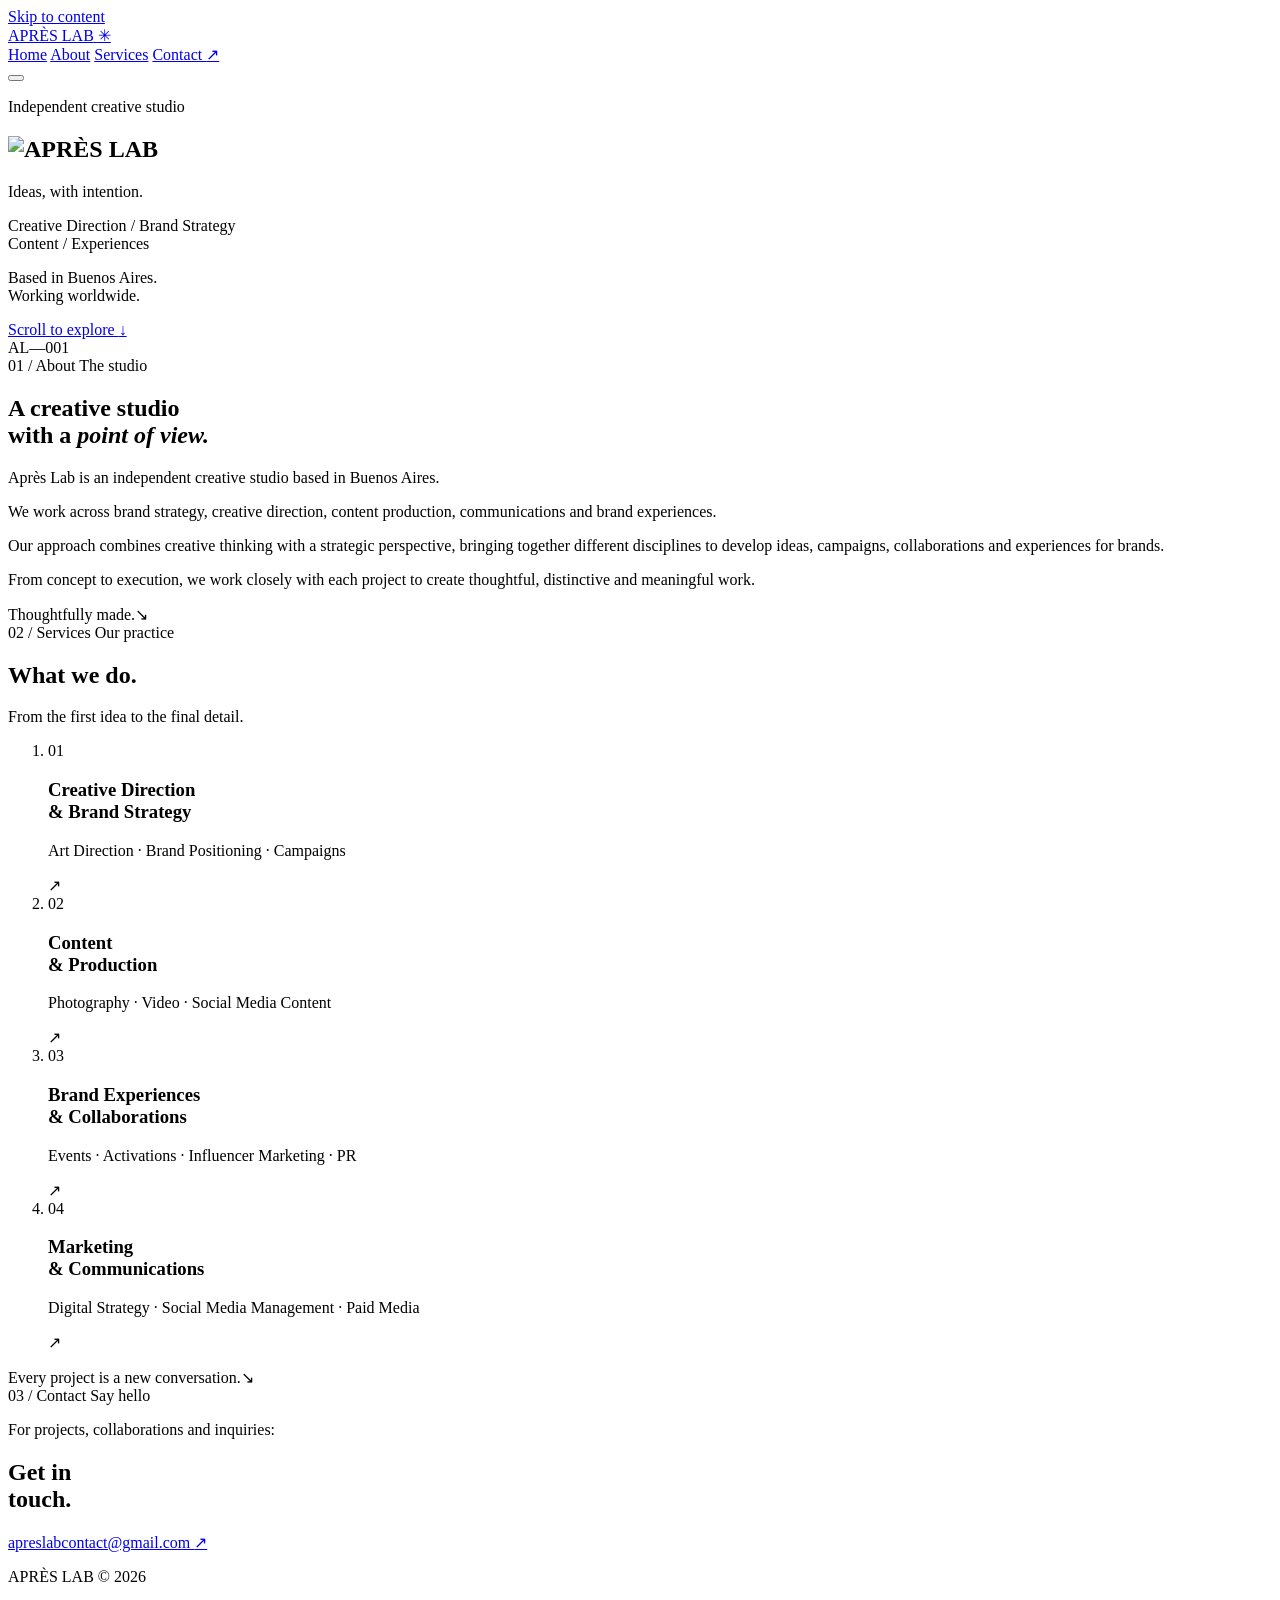
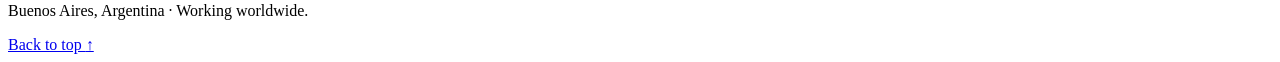
==== index.html @ d238a81b "Publish APRÈS LAB website" ====
<!doctype html>
<html lang="en">
<head>
  <meta charset="utf-8" />
  <meta name="viewport" content="width=device-width, initial-scale=1" />
  <meta name="theme-color" content="#F6F4A0" />
  <meta name="description" content="Après Lab is an independent creative studio based in Buenos Aires. Creative direction, brand strategy, content and experiences. Working worldwide." />
  <meta property="og:type" content="website" />
  <meta property="og:title" content="APRÈS LAB — Independent Creative Studio" />
  <meta property="og:description" content="Creative Direction / Brand Strategy / Content / Experiences. Based in Buenos Aires. Working worldwide." />
  <meta property="og:site_name" content="APRÈS LAB" />
  <meta name="color-scheme" content="light" />
  <title>APRÈS LAB — Independent Creative Studio</title>
  <link rel="icon" href="./assets/apres-lab-logo.svg" type="image/svg+xml" />
  <link rel="preconnect" href="https://fonts.googleapis.com" />
  <link rel="preconnect" href="https://fonts.gstatic.com" crossorigin />
  <link href="https://fonts.googleapis.com/css2?family=Archivo:wght@400;450;500;550;600;650;700&display=swap" rel="stylesheet" />
  <link rel="stylesheet" href="./styles.css" />
  <script defer src="./script.js"></script>
</head>
<body>
  <a class="skip-link" href="#about">Skip to content</a>
  <div class="page">
    <section id="home" class="hero" aria-labelledby="hero-heading">
      <header class="site-header">
        <a class="wordmark" href="#home" aria-label="APRÈS LAB — Back to top">
          <span class="wordmark__text">APRÈS LAB</span>
          <span class="wordmark__symbol" aria-hidden="true">✳</span>
        </a>
        <nav class="desktop-nav" aria-label="Main navigation">
          <a href="#home" aria-current="page">Home</a>
          <a href="#about">About</a>
          <a href="#services">Services</a>
          <a href="#contact">Contact <span aria-hidden="true">↗</span></a>
        </nav>
        <button class="menu-toggle" type="button" aria-controls="mobile-nav" aria-expanded="false" aria-label="Open navigation">
          <span></span><span></span>
        </button>
        <nav class="mobile-nav" id="mobile-nav" aria-label="Mobile navigation" hidden>
          <a href="#home">Home</a>
          <a href="#about">About</a>
          <a href="#services">Services</a>
          <a href="#contact">Contact <span aria-hidden="true">↗</span></a>
        </nav>
      </header>

      <div class="hero__middle">
        <p class="hero__eyebrow">Independent creative studio</p>
        <h1 id="hero-heading" class="hero__logo">
          <img src="./assets/apres-lab-logo.svg" width="670" height="495" alt="APRÈS LAB" fetchpriority="high" />
        </h1>
        <p class="hero__note">Ideas, with intention.</p>
      </div>

      <div class="hero__bottom">
        <p>Creative Direction <span>/</span> Brand Strategy<br />Content <span>/</span> Experiences</p>
        <p>Based in Buenos Aires.<br />Working worldwide.</p>
        <a class="hero__scroll" href="#about" aria-label="Scroll to About">Scroll to explore <span aria-hidden="true">↓</span></a>
      </div>
      <span class="hero__edge-number" aria-hidden="true">AL—001</span>
    </section>

    <main>
      <section class="about section-pad" id="about" aria-labelledby="about-title">
        <div class="section-heading">
          <span class="section-index">01 / About</span>
          <span class="section-aside">The studio</span>
        </div>
        <div class="about__grid">
          <h2 class="about__statement" id="about-title">A creative studio<br />with a <em>point of view.</em></h2>
          <div class="about__copy">
            <p class="about__lead">Après Lab is an independent creative studio based in Buenos Aires.</p>
            <p>We work across brand strategy, creative direction, content production, communications and brand experiences.</p>
            <p>Our approach combines creative thinking with a strategic perspective, bringing together different disciplines to develop ideas, campaigns, collaborations and experiences for brands.</p>
            <p>From concept to execution, we work closely with each project to create thoughtful, distinctive and meaningful work.</p>
          </div>
        </div>
        <div class="section-end"><span>Thoughtfully made.</span><span aria-hidden="true">↘</span></div>
      </section>

      <section class="services section-pad" id="services" aria-labelledby="services-title">
        <div class="section-heading">
          <span class="section-index">02 / Services</span>
          <span class="section-aside">Our practice</span>
        </div>
        <div class="services__intro">
          <h2 id="services-title">What we do<span class="period">.</span></h2>
          <p>From the first idea to the final detail.</p>
        </div>
        <ol class="services__list">
          <li class="service">
            <span class="service__number">01</span>
            <h3>Creative Direction<br />&amp; Brand Strategy</h3>
            <p>Art Direction <span>·</span> Brand Positioning <span>·</span> Campaigns</p>
            <span class="service__asterisk" aria-hidden="true">↗</span>
          </li>
          <li class="service">
            <span class="service__number">02</span>
            <h3>Content<br />&amp; Production</h3>
            <p>Photography <span>·</span> Video <span>·</span> Social Media Content</p>
            <span class="service__asterisk" aria-hidden="true">↗</span>
          </li>
          <li class="service">
            <span class="service__number">03</span>
            <h3>Brand Experiences<br />&amp; Collaborations</h3>
            <p>Events <span>·</span> Activations <span>·</span> Influencer Marketing <span>·</span> PR</p>
            <span class="service__asterisk" aria-hidden="true">↗</span>
          </li>
          <li class="service">
            <span class="service__number">04</span>
            <h3>Marketing<br />&amp; Communications</h3>
            <p>Digital Strategy <span>·</span> Social Media Management <span>·</span> Paid Media</p>
            <span class="service__asterisk" aria-hidden="true">↗</span>
          </li>
        </ol>
        <div class="section-end"><span>Every project is a new conversation.</span><span aria-hidden="true">↘</span></div>
      </section>

      <section class="contact section-pad" id="contact" aria-labelledby="contact-title">
        <div class="section-heading section-heading--inverse">
          <span class="section-index">03 / Contact</span>
          <span class="section-aside">Say hello</span>
        </div>
        <div class="contact__body">
          <p class="contact__intro">For projects, collaborations and inquiries:</p>
          <h2 id="contact-title">Get in<br /><span>touch.</span></h2>
          <a class="contact__email" href="mailto:apreslabcontact@gmail.com">apreslabcontact@gmail.com <span aria-hidden="true">↗</span></a>
        </div>
        <footer class="footer">
          <p>APRÈS LAB <span>© <span id="year">2026</span></span></p>
          <p>Buenos Aires, Argentina <span class="footer__sep">·</span> Working worldwide.</p>
          <a href="#home">Back to top <span aria-hidden="true">↑</span></a>
        </footer>
      </section>
    </main>
  </div>
</body>
</html>
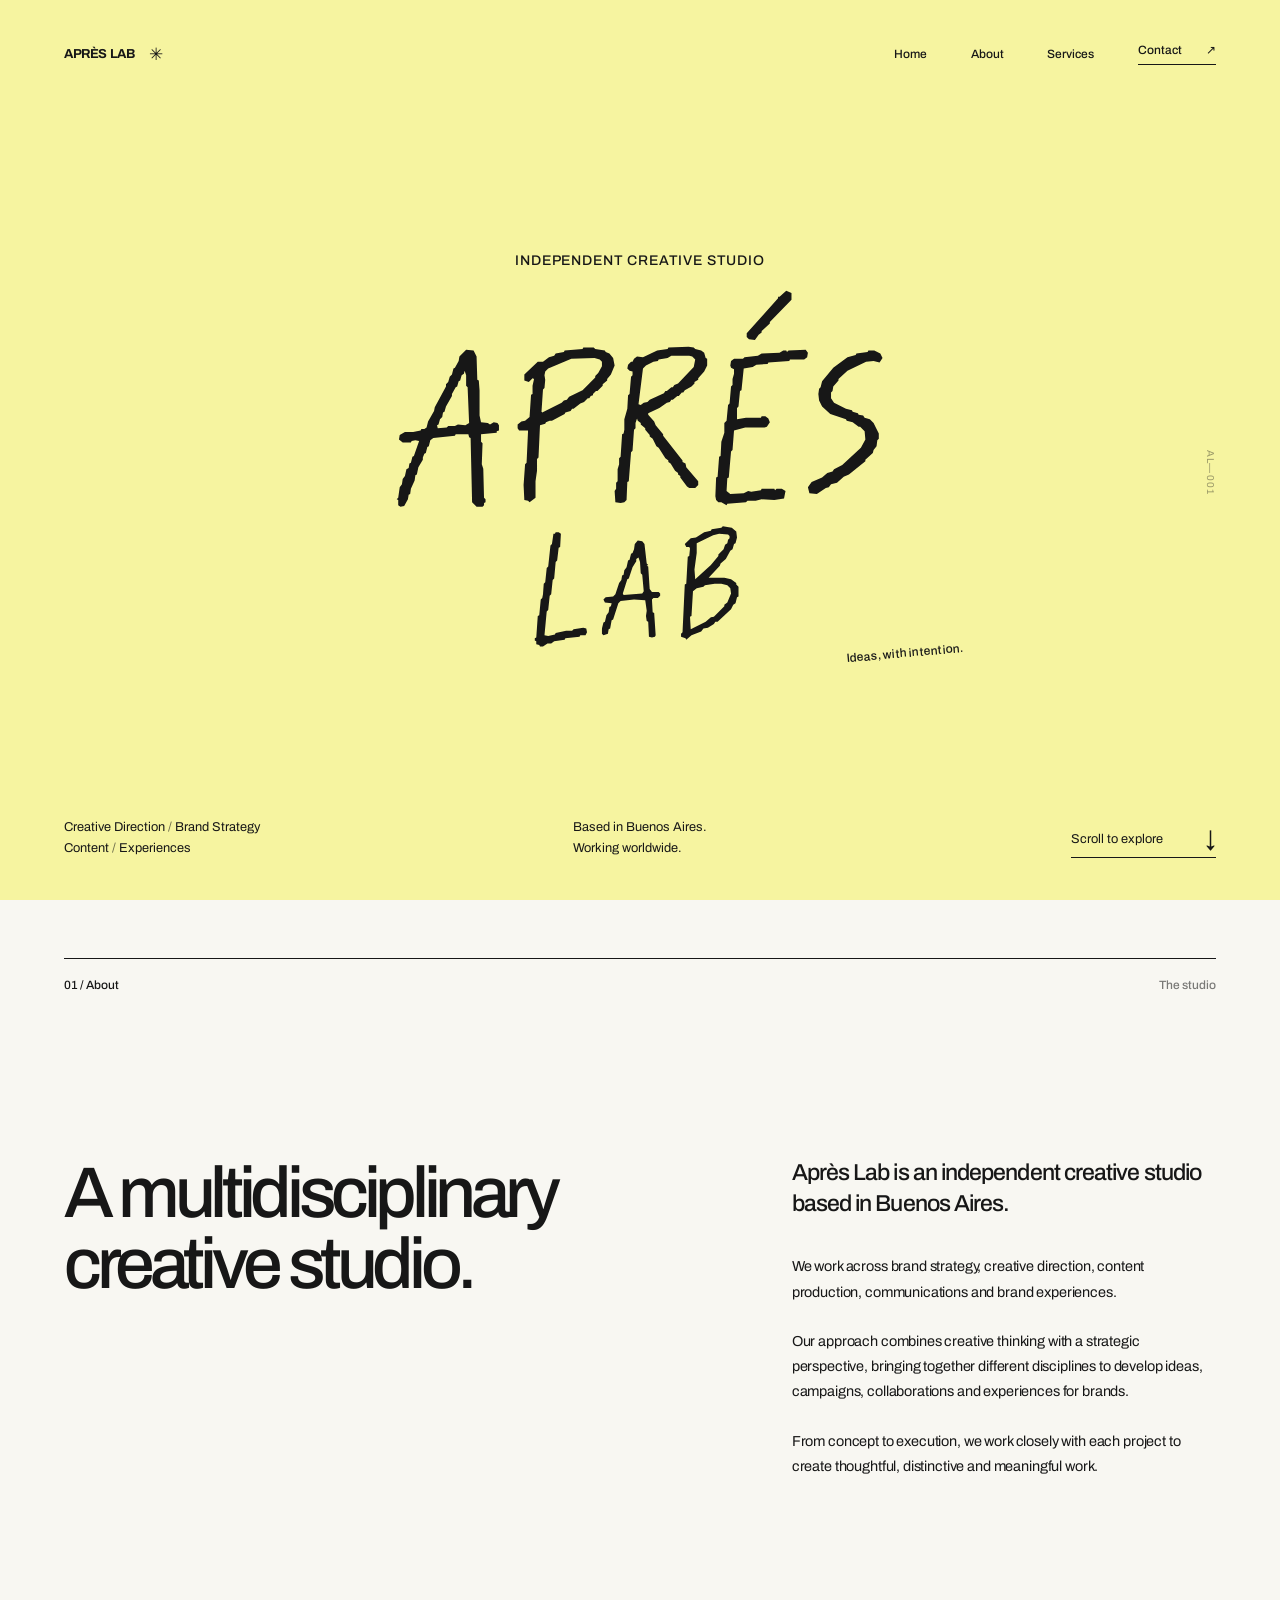
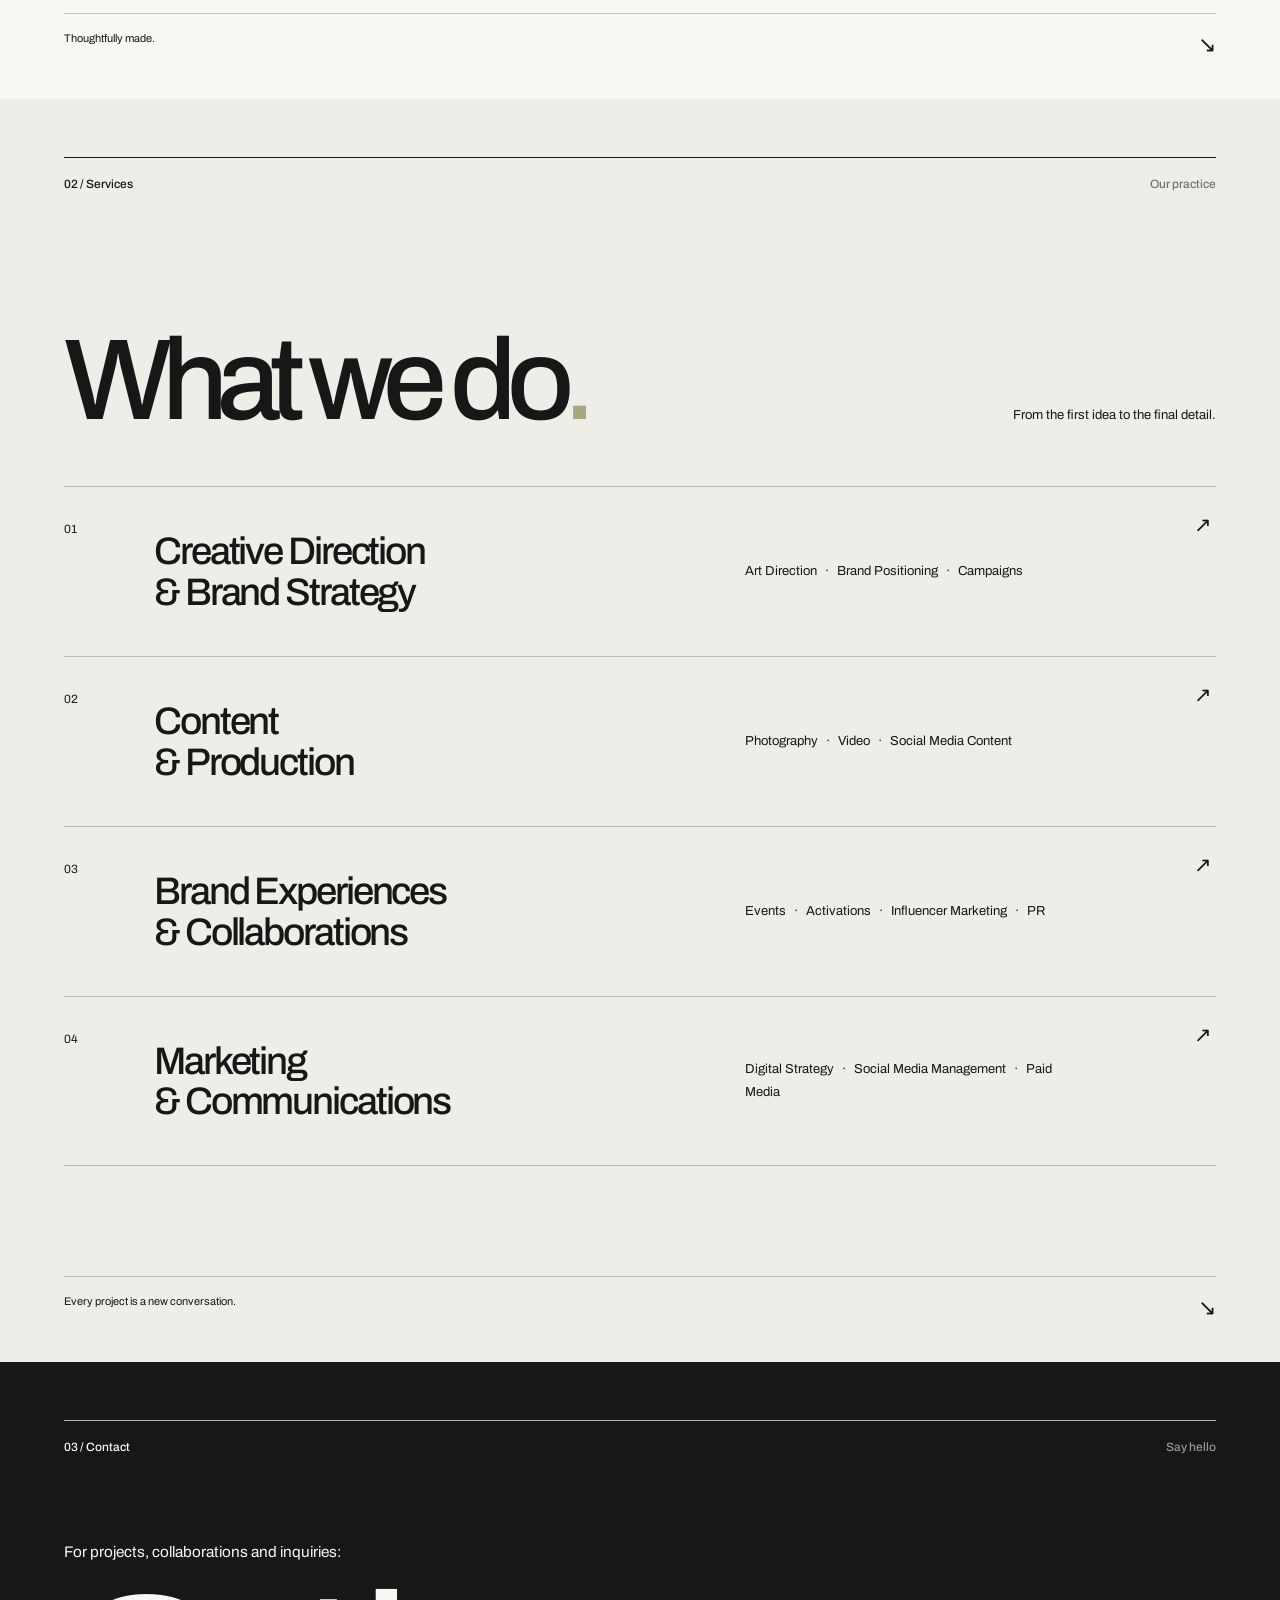
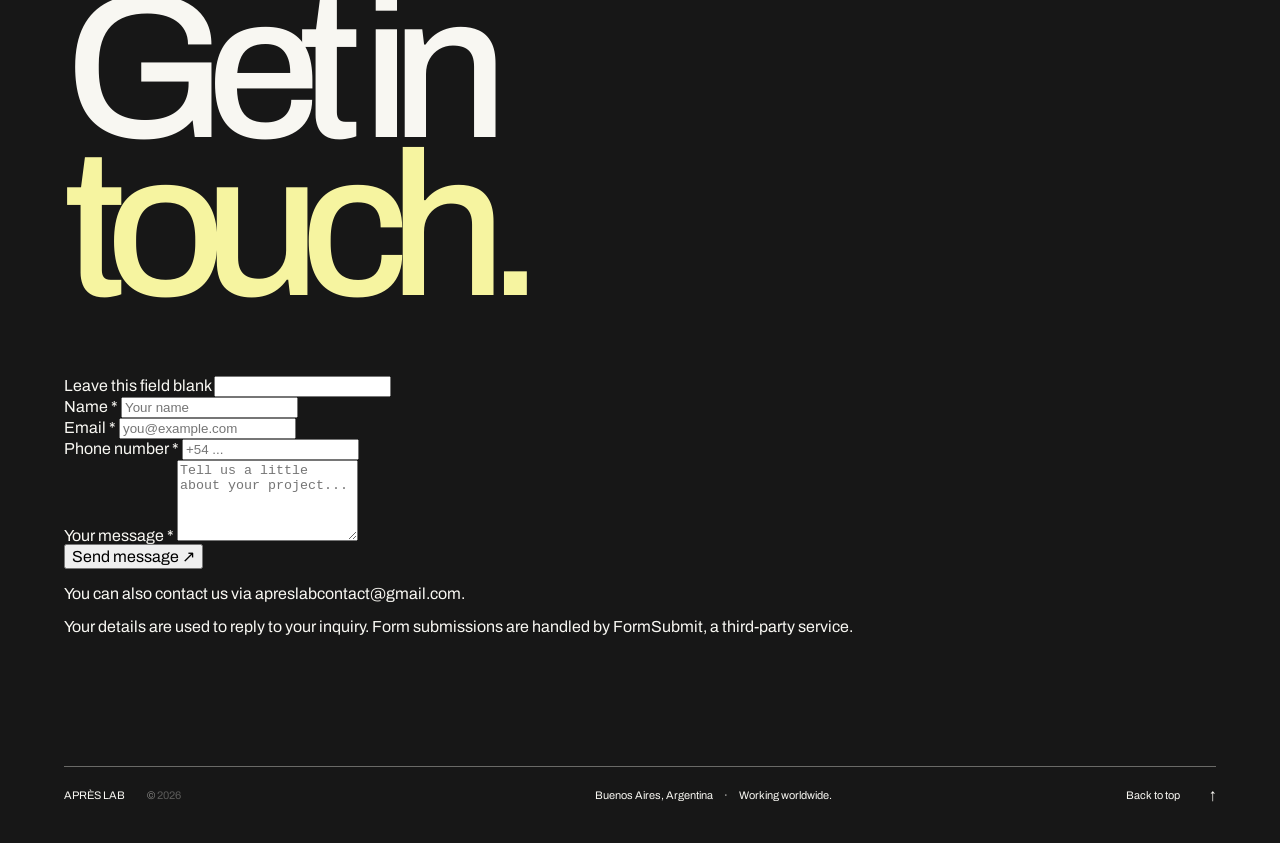
==== commit f887ae9f: "deploy: update index.html from private development repository" ====
--- a/index.html
+++ b/index.html
@@ -67,7 +67,7 @@
           <span class="section-aside">The studio</span>
         </div>
         <div class="about__grid">
-          <h2 class="about__statement" id="about-title">A creative studio<br />with a <em>point of view.</em></h2>
+          <h2 class="about__statement" id="about-title">A multidisciplinary<br />creative studio.</h2>
           <div class="about__copy">
             <p class="about__lead">Après Lab is an independent creative studio based in Buenos Aires.</p>
             <p>We work across brand strategy, creative direction, content production, communications and brand experiences.</p>
@@ -122,9 +122,51 @@
           <span class="section-aside">Say hello</span>
         </div>
         <div class="contact__body">
-          <p class="contact__intro">For projects, collaborations and inquiries:</p>
-          <h2 id="contact-title">Get in<br /><span>touch.</span></h2>
-          <a class="contact__email" href="mailto:apreslabcontact@gmail.com">apreslabcontact@gmail.com <span aria-hidden="true">↗</span></a>
+          <div class="contact__heading">
+            <p class="contact__intro">For projects, collaborations and inquiries:</p>
+            <h2 id="contact-title">Get in<br /><span>touch.</span></h2>
+          </div>
+
+          <div class="contact__form-wrap">
+            <form id="contact-form" class="contact-form" action="https://formsubmit.co/apreslabcontact@gmail.com" method="POST">
+              <input type="hidden" name="_subject" value="New inquiry — APRÈS LAB" />
+              <input type="hidden" name="_next" value="https://apreslab.github.io/thanks.html" />
+              <input type="hidden" name="_template" value="table" />
+              <input type="hidden" name="_url" value="https://apreslab.github.io/#contact" />
+              <div class="contact-form__trap" aria-hidden="true">
+                <label for="contact-website">Leave this field blank</label>
+                <input type="text" name="_honey" id="contact-website" autocomplete="off" tabindex="-1" />
+              </div>
+              <div class="contact-form__field">
+                <label for="contact-name">Name <span aria-hidden="true">*</span></label>
+                <input id="contact-name" name="name" type="text" autocomplete="name" placeholder="Your name" maxlength="120" required />
+              </div>
+              <div class="contact-form__field">
+                <label for="contact-email">Email <span aria-hidden="true">*</span></label>
+                <input id="contact-email" name="email" type="email" autocomplete="email" placeholder="you@example.com" maxlength="254" required />
+              </div>
+              <div class="contact-form__field">
+                <label for="contact-phone">Phone number <span aria-hidden="true">*</span></label>
+                <input id="contact-phone" name="phone" type="tel" autocomplete="tel" placeholder="+54 ..." maxlength="35" required />
+              </div>
+              <div class="contact-form__field contact-form__field--message">
+                <label for="contact-message">Your message <span aria-hidden="true">*</span></label>
+                <textarea id="contact-message" name="message" rows="5" minlength="5" maxlength="5000" placeholder="Tell us a little about your project..." required></textarea>
+              </div>
+              <button class="contact-form__submit" type="submit">
+                <span class="contact-form__button-label">Send message</span>
+                <span class="contact-form__button-arrow" aria-hidden="true">↗</span>
+              </button>
+            </form>
+            <p id="contact-form-error" class="contact-form__error" role="alert" hidden>We couldn't send your message. Please try again, or email us directly below.</p>
+            <div id="contact-form-success" class="contact-form__success" role="status" tabindex="-1" hidden>
+              <span class="contact-form__success-kicker">Message received / APRÈS LAB</span>
+              <h3>Thank you for reaching out.</h3>
+              <p>We'll get back to you soon.</p>
+            </div>
+            <p class="contact__email-alternative">You can also contact us via <a href="mailto:apreslabcontact@gmail.com">apreslabcontact@gmail.com</a>.</p>
+            <p class="contact__privacy">Your details are used to reply to your inquiry. Form submissions are handled by FormSubmit, a third-party service.</p>
+          </div>
         </div>
         <footer class="footer">
           <p>APRÈS LAB <span>© <span id="year">2026</span></span></p>
--- a/styles.css
+++ b/styles.css
@@ -0,0 +1 @@
+:root{--yellow:#F6F4A0;--paper:#F8F7F2;--ink:#171717;--muted:#64645d;--line:rgba(23,23,23,.23);--side:clamp(24px,5vw,86px)}*{box-sizing:border-box}html{scroll-behavior:smooth}body{margin:0;background:var(--paper);color:var(--ink);font-family:"Archivo",Arial,sans-serif;-webkit-font-smoothing:antialiased}a{color:inherit;text-decoration:none}button{font:inherit}::selection{background:#171717;color:#f6f4a0}:focus-visible{outline:2px solid currentColor;outline-offset:5px}.skip-link{position:fixed;top:-100px;left:16px;background:#fff;padding:12px;z-index:100}.skip-link:focus{top:16px}.hero{min-height:100svh;background:var(--yellow);position:relative;padding:0 var(--side);display:flex;flex-direction:column}.site-header{height:108px;display:flex;align-items:center;justify-content:space-between;position:relative;z-index:5}.wordmark{font-size:13px;font-weight:700;letter-spacing:-.03em;display:flex;align-items:center;gap:14px}.wordmark__symbol{font-size:17px;font-weight:400}.desktop-nav{display:flex;align-items:center;gap:clamp(20px,3.4vw,60px);font-size:12px;font-weight:500}.desktop-nav a{transition:opacity .2s ease}.desktop-nav a:hover{opacity:.55}.desktop-nav a:last-child{border-bottom:1px solid currentColor;padding-bottom:7px}.desktop-nav a:last-child span{margin-left:22px}.menu-toggle,.mobile-nav{display:none}.hero__middle{display:flex;flex:1;min-height:440px;flex-direction:column;align-items:center;justify-content:center;padding:24px 0 16px}.hero__eyebrow{text-align:center;margin:0 0 16px;font-size:clamp(11px,1.15vw,14px);font-weight:500;letter-spacing:.06em;text-transform:uppercase}.hero__logo{margin:0;line-height:0;width:min(48vw,500px);min-width:280px}.hero__logo img{width:100%;height:auto;display:block}.hero__note{font-size:12px;letter-spacing:.02em;transform:rotate(-5deg);margin:-8px 0 0 46%;font-weight:500}.hero__bottom{padding:20px 0 42px;display:grid;grid-template-columns:1fr 1fr 1fr;align-items:end;gap:20px;font-size:clamp(11px,1vw,13px);line-height:1.6}.hero__bottom p{margin:0}.hero__bottom p span{opacity:.6}.hero__bottom p:nth-child(2){justify-self:center}.hero__scroll{justify-self:end;display:flex;gap:42px;align-items:center;border-bottom:1px solid currentColor;padding:0 0 7px}.hero__scroll span{font-size:22px;line-height:1}.hero__edge-number{position:absolute;right:var(--side);top:50%;writing-mode:vertical-rl;font-size:10px;letter-spacing:.12em;opacity:.42}.section-pad{padding:58px var(--side) 42px}.section-heading{display:flex;justify-content:space-between;align-items:center;border-top:1px solid var(--ink);padding:19px 0 0;font-size:12px;font-weight:500}.section-aside{opacity:.56}.about{background:var(--paper);min-height:760px;display:flex;flex-direction:column}.about__grid{display:grid;grid-template-columns:1.15fr .85fr;gap:12vw;padding:clamp(94px,13vw,205px) 0 110px;align-items:start}.about__statement{font-weight:500;font-size:clamp(42px,5.6vw,99px);letter-spacing:-.075em;line-height:.99;margin:0}.about__statement em{font-style:normal;text-decoration:underline;text-decoration-thickness:2px;text-underline-offset:13px}.about__copy{max-width:480px;font-size:clamp(14px,1.13vw,17px);line-height:1.75;letter-spacing:-.01em}.about__copy p{margin:0 0 24px}.about__copy .about__lead{font-size:clamp(20px,1.8vw,28px);line-height:1.32;font-weight:500;letter-spacing:-.04em;margin-bottom:35px}.section-end{border-top:1px solid var(--line);padding:18px 0 0;display:flex;justify-content:space-between;margin-top:auto;font-size:11px}.section-end span:last-child{font-size:22px}.services{background:#eeede8;min-height:800px}.services__intro{display:flex;align-items:end;justify-content:space-between;gap:30px;padding:clamp(85px,11vw,160px) 0 56px}.services__intro h2{font-size:clamp(60px,9vw,155px);font-weight:500;letter-spacing:-.09em;line-height:.85;margin:0}.period{color:#a7a87d}.services__intro p{font-size:13px;margin:0 0 8px}.services__list{padding:0;margin:0 0 110px;list-style:none}.service{display:grid;grid-template-columns:70px minmax(0,1fr) minmax(210px,.75fr) 22px;gap:20px;align-items:center;min-height:170px;padding:26px 0;border-top:1px solid var(--line)}.service:last-child{border-bottom:1px solid var(--line)}.service__number{font-size:12px;align-self:start;padding-top:9px}.service h3{font-size:clamp(25px,3vw,49px);font-weight:500;letter-spacing:-.055em;line-height:1.05;margin:0}.service p{font-size:13px;line-height:1.8;max-width:340px}.service p span{padding:0 5px}.service__asterisk{align-self:start;font-size:21px;font-weight:400}.contact{background:var(--ink);color:var(--paper);min-height:690px;display:flex;flex-direction:column}.section-heading--inverse{border-color:rgba(248,247,242,.7)}.contact__body{flex:1;display:flex;flex-direction:column;justify-content:center;padding:90px 0 115px}.contact__intro{font-size:clamp(13px,1.2vw,16px);margin:0 0 30px}.contact h2{font-size:clamp(100px,16vw,260px);line-height:.77;letter-spacing:-.1em;font-weight:500;margin:0 0 70px}.contact h2 span{color:var(--yellow)}.contact__email{display:inline-flex;align-items:center;gap:clamp(20px,6vw,90px);font-size:clamp(20px,3vw,43px);letter-spacing:-.055em;border-bottom:1px solid #aaa;padding-bottom:15px;align-self:start;transition:color .2s ease}.contact__email:hover{color:var(--yellow)}.contact__email span{font-size:clamp(22px,3vw,40px)}.footer{border-top:1px solid #6a6a67;display:grid;grid-template-columns:1fr 1fr auto;gap:18px;padding-top:22px;align-items:center;font-size:11px}.footer p{margin:0}.footer p:first-child{display:flex;gap:22px}.footer p:first-child span{opacity:.55}.footer__sep{padding:0 9px}.footer a span{margin-left:28px}@media (min-width:1800px){.page{max-width:2100px;margin:auto}}@media (max-width:900px){.hero__logo{width:min(70vw,490px)}.about__grid{gap:40px}.service{grid-template-columns:42px minmax(0,1fr) minmax(170px,.8fr) 20px}.service h3{font-size:29px}.contact h2{font-size:clamp(90px,16vw,160px)}}@media (max-width:640px){:root{--side:22px}.site-header{height:78px}.desktop-nav{display:none}.menu-toggle{display:flex;flex-direction:column;gap:7px;justify-content:center;width:38px;height:40px;border:0;background:none;padding:7px;cursor:pointer;z-index:7}.menu-toggle span{display:block;width:24px;height:1.5px;background:var(--ink);transition:transform .2s ease}.menu-toggle[aria-expanded="true"] span:first-child{transform:translateY(4.25px) rotate(45deg)}.menu-toggle[aria-expanded="true"] span:last-child{transform:translateY(-4.25px) rotate(-45deg)}.mobile-nav:not([hidden]){display:flex;position:absolute;left:calc(-1 * var(--side));right:calc(-1 * var(--side));top:78px;flex-direction:column;background:var(--yellow);padding:25px var(--side) 35px;gap:19px;border-top:1px solid var(--line);font-size:24px;letter-spacing:-.05em}.mobile-nav a{display:flex;justify-content:space-between}.hero{min-height:100svh}.hero__middle{min-height:360px;padding:0 0 30px}.hero__eyebrow{font-size:10px;margin-bottom:12px}.hero__logo{width:80vw;min-width:0}.hero__note{font-size:11px;margin-top:-5px;margin-left:44%}.hero__bottom{grid-template-columns:1fr auto;padding:12px 0 23px;gap:26px 12px;font-size:10px}.hero__bottom p:nth-child(2){justify-self:end;text-align:right}.hero__scroll{grid-column:1/-1;justify-self:stretch;justify-content:space-between;padding-top:14px}.hero__edge-number{display:none}.section-pad{padding:35px var(--side) 26px}.section-heading{font-size:11px;padding-top:14px}.about{min-height:auto}.about__grid{display:block;padding:95px 0 80px}.about__statement{font-size:clamp(44px,11vw,72px);margin-bottom:85px}.about__statement em{text-underline-offset:7px}.about__copy{font-size:15px}.about__copy .about__lead{font-size:23px}.section-end{font-size:10px}.services__intro{display:block;padding:92px 0 42px}.services__intro h2{font-size:clamp(60px,14vw,90px);margin-bottom:25px}.services__intro p{font-size:12px}.services__list{margin-bottom:90px}.service{grid-template-columns:32px 1fr 18px;min-height:0;gap:8px;padding:25px 0}.service__number{font-size:10px;padding-top:5px}.service h3{font-size:clamp(25px,7vw,35px)}.service p{grid-column:2;grid-row:2;max-width:280px;font-size:12px;margin:10px 0 0}.service__asterisk{grid-column:3;grid-row:1}.contact{min-height:640px}.contact__body{padding:105px 0 140px}.contact__intro{font-size:12px}.contact h2{font-size:clamp(92px,21vw,145px);margin-bottom:75px}.contact__email{font-size:clamp(20px,5.4vw,28px);gap:14px;max-width:100%;overflow-wrap:anywhere}.footer{display:flex;flex-wrap:wrap;justify-content:space-between;gap:20px 18px;font-size:10px}.footer p:nth-child(2){order:3;width:100%}.footer a span{margin-left:8px}}@media(prefers-reduced-motion:reduce){html{scroll-behavior:auto}*,*:before,*:after{transition:none!important;animation:none!important}}
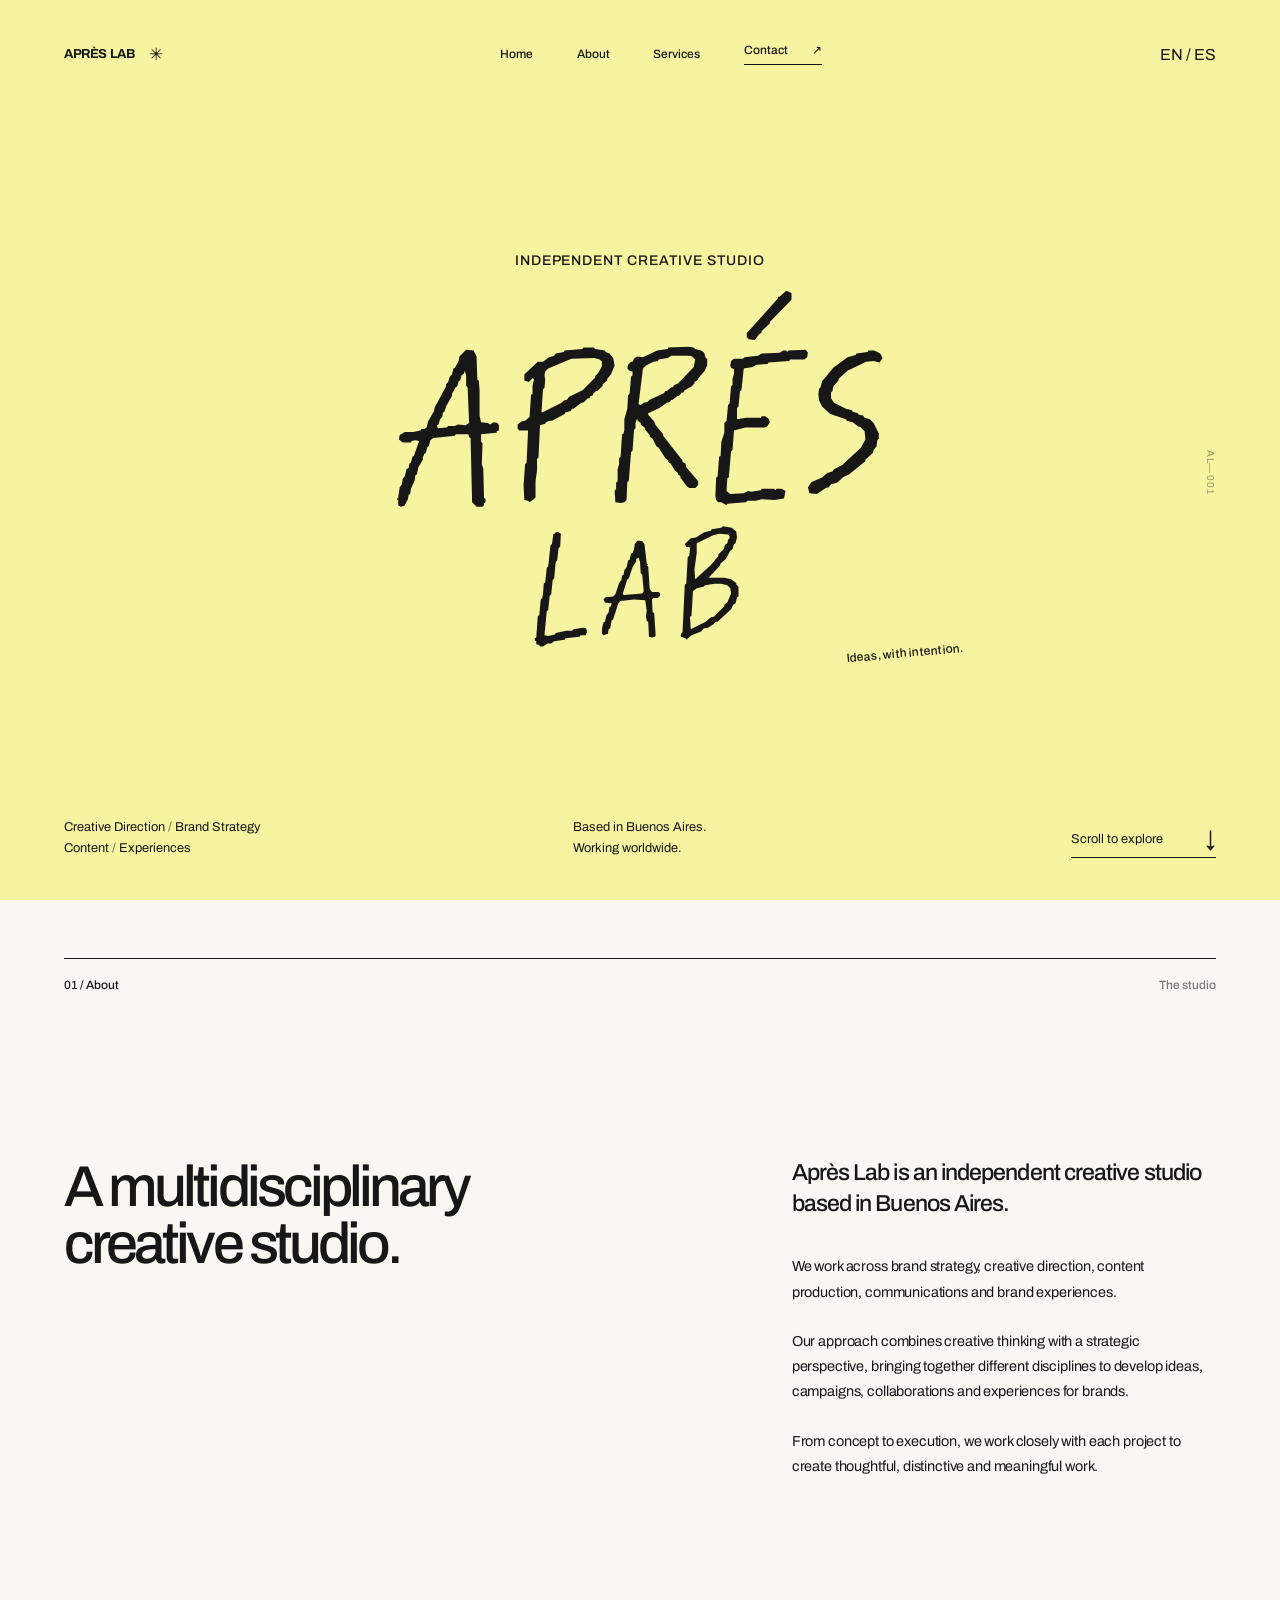
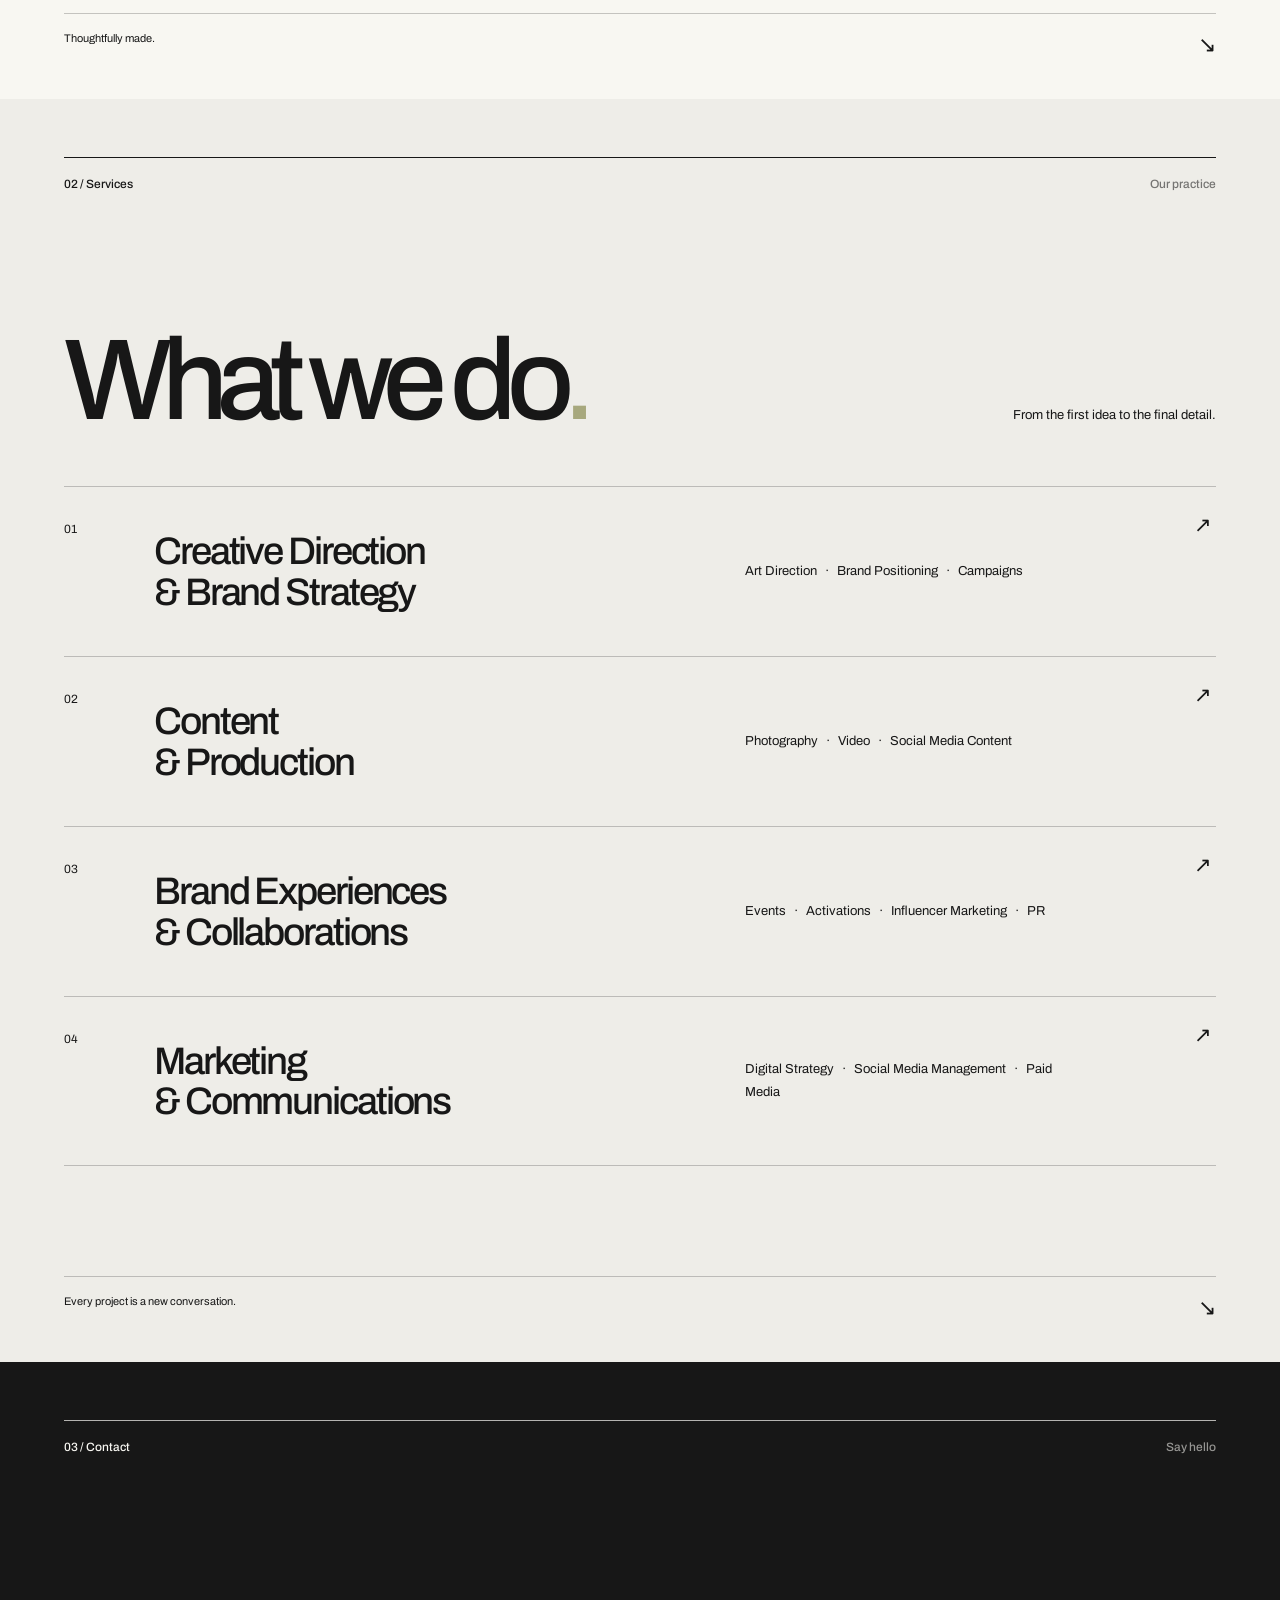
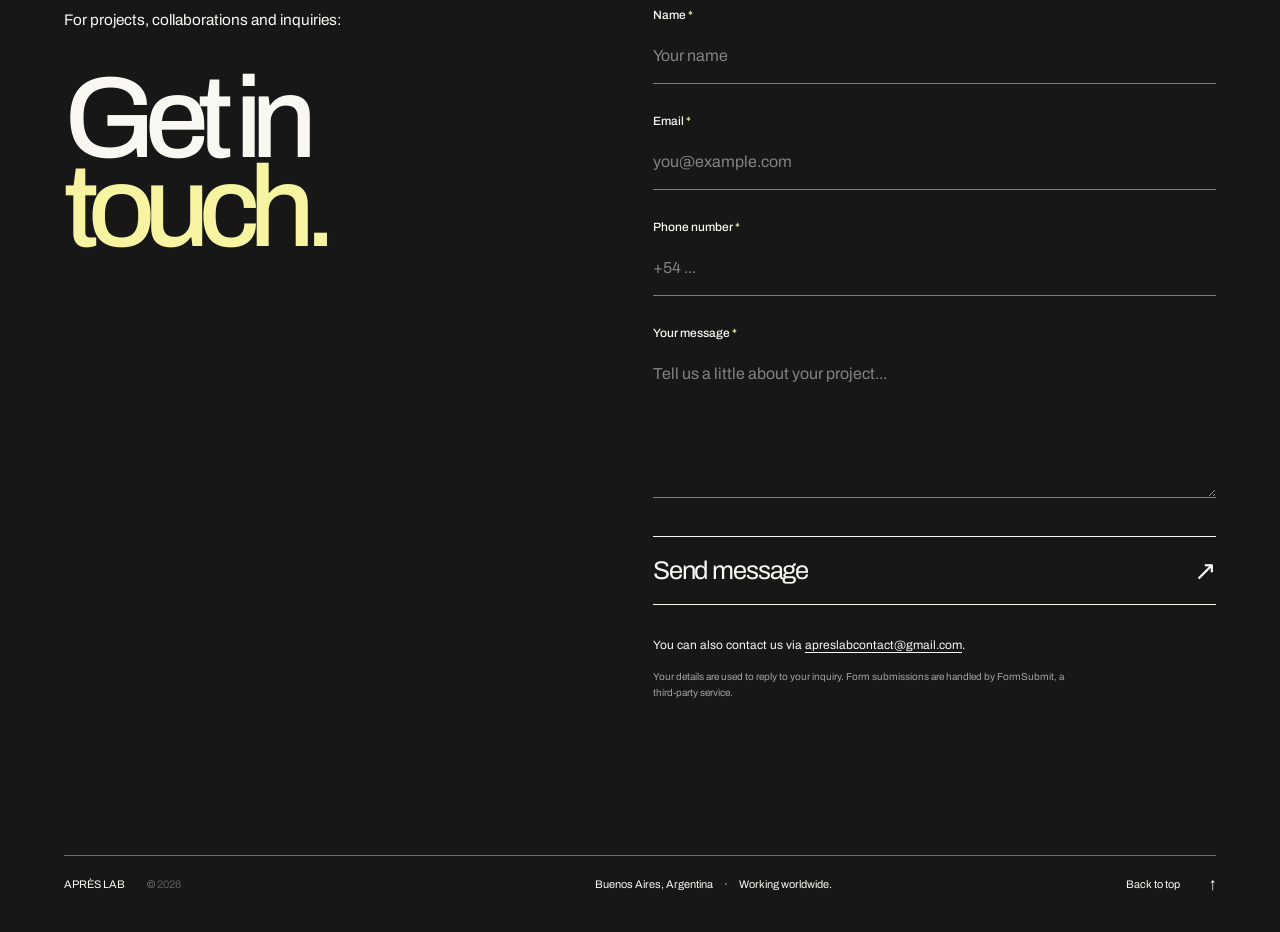
==== commit a75ba94e: "deploy(i18n): index.html from private website source" ====
--- a/index.html
+++ b/index.html
@@ -10,6 +10,10 @@
   <meta property="og:description" content="Creative Direction / Brand Strategy / Content / Experiences. Based in Buenos Aires. Working worldwide." />
   <meta property="og:site_name" content="APRÈS LAB" />
   <meta name="color-scheme" content="light" />
+  <link rel="canonical" href="https://apreslab.github.io/" />
+  <link rel="alternate" hreflang="en" href="https://apreslab.github.io/" />
+  <link rel="alternate" hreflang="es" href="https://apreslab.github.io/es/" />
+  <link rel="alternate" hreflang="x-default" href="https://apreslab.github.io/" />
   <title>APRÈS LAB — Independent Creative Studio</title>
   <link rel="icon" href="./assets/apres-lab-logo.svg" type="image/svg+xml" />
   <link rel="preconnect" href="https://fonts.googleapis.com" />
@@ -33,9 +37,16 @@
           <a href="#services">Services</a>
           <a href="#contact">Contact <span aria-hidden="true">↗</span></a>
         </nav>
-        <button class="menu-toggle" type="button" aria-controls="mobile-nav" aria-expanded="false" aria-label="Open navigation">
-          <span></span><span></span>
-        </button>
+        <div class="header-actions">
+          <nav class="language-switch" aria-label="Choose language">
+            <a href="./" lang="en" hreflang="en" aria-current="page">EN</a>
+            <span aria-hidden="true">/</span>
+            <a href="./es/" lang="es" hreflang="es">ES</a>
+          </nav>
+          <button class="menu-toggle" type="button" aria-controls="mobile-nav" aria-expanded="false" aria-label="Open navigation">
+            <span></span><span></span>
+          </button>
+        </div>
         <nav class="mobile-nav" id="mobile-nav" aria-label="Mobile navigation" hidden>
           <a href="#home">Home</a>
           <a href="#about">About</a>
--- a/styles.css
+++ b/styles.css
@@ -1 +1,235 @@
-:root{--yellow:#F6F4A0;--paper:#F8F7F2;--ink:#171717;--muted:#64645d;--line:rgba(23,23,23,.23);--side:clamp(24px,5vw,86px)}*{box-sizing:border-box}html{scroll-behavior:smooth}body{margin:0;background:var(--paper);color:var(--ink);font-family:"Archivo",Arial,sans-serif;-webkit-font-smoothing:antialiased}a{color:inherit;text-decoration:none}button{font:inherit}::selection{background:#171717;color:#f6f4a0}:focus-visible{outline:2px solid currentColor;outline-offset:5px}.skip-link{position:fixed;top:-100px;left:16px;background:#fff;padding:12px;z-index:100}.skip-link:focus{top:16px}.hero{min-height:100svh;background:var(--yellow);position:relative;padding:0 var(--side);display:flex;flex-direction:column}.site-header{height:108px;display:flex;align-items:center;justify-content:space-between;position:relative;z-index:5}.wordmark{font-size:13px;font-weight:700;letter-spacing:-.03em;display:flex;align-items:center;gap:14px}.wordmark__symbol{font-size:17px;font-weight:400}.desktop-nav{display:flex;align-items:center;gap:clamp(20px,3.4vw,60px);font-size:12px;font-weight:500}.desktop-nav a{transition:opacity .2s ease}.desktop-nav a:hover{opacity:.55}.desktop-nav a:last-child{border-bottom:1px solid currentColor;padding-bottom:7px}.desktop-nav a:last-child span{margin-left:22px}.menu-toggle,.mobile-nav{display:none}.hero__middle{display:flex;flex:1;min-height:440px;flex-direction:column;align-items:center;justify-content:center;padding:24px 0 16px}.hero__eyebrow{text-align:center;margin:0 0 16px;font-size:clamp(11px,1.15vw,14px);font-weight:500;letter-spacing:.06em;text-transform:uppercase}.hero__logo{margin:0;line-height:0;width:min(48vw,500px);min-width:280px}.hero__logo img{width:100%;height:auto;display:block}.hero__note{font-size:12px;letter-spacing:.02em;transform:rotate(-5deg);margin:-8px 0 0 46%;font-weight:500}.hero__bottom{padding:20px 0 42px;display:grid;grid-template-columns:1fr 1fr 1fr;align-items:end;gap:20px;font-size:clamp(11px,1vw,13px);line-height:1.6}.hero__bottom p{margin:0}.hero__bottom p span{opacity:.6}.hero__bottom p:nth-child(2){justify-self:center}.hero__scroll{justify-self:end;display:flex;gap:42px;align-items:center;border-bottom:1px solid currentColor;padding:0 0 7px}.hero__scroll span{font-size:22px;line-height:1}.hero__edge-number{position:absolute;right:var(--side);top:50%;writing-mode:vertical-rl;font-size:10px;letter-spacing:.12em;opacity:.42}.section-pad{padding:58px var(--side) 42px}.section-heading{display:flex;justify-content:space-between;align-items:center;border-top:1px solid var(--ink);padding:19px 0 0;font-size:12px;font-weight:500}.section-aside{opacity:.56}.about{background:var(--paper);min-height:760px;display:flex;flex-direction:column}.about__grid{display:grid;grid-template-columns:1.15fr .85fr;gap:12vw;padding:clamp(94px,13vw,205px) 0 110px;align-items:start}.about__statement{font-weight:500;font-size:clamp(42px,5.6vw,99px);letter-spacing:-.075em;line-height:.99;margin:0}.about__statement em{font-style:normal;text-decoration:underline;text-decoration-thickness:2px;text-underline-offset:13px}.about__copy{max-width:480px;font-size:clamp(14px,1.13vw,17px);line-height:1.75;letter-spacing:-.01em}.about__copy p{margin:0 0 24px}.about__copy .about__lead{font-size:clamp(20px,1.8vw,28px);line-height:1.32;font-weight:500;letter-spacing:-.04em;margin-bottom:35px}.section-end{border-top:1px solid var(--line);padding:18px 0 0;display:flex;justify-content:space-between;margin-top:auto;font-size:11px}.section-end span:last-child{font-size:22px}.services{background:#eeede8;min-height:800px}.services__intro{display:flex;align-items:end;justify-content:space-between;gap:30px;padding:clamp(85px,11vw,160px) 0 56px}.services__intro h2{font-size:clamp(60px,9vw,155px);font-weight:500;letter-spacing:-.09em;line-height:.85;margin:0}.period{color:#a7a87d}.services__intro p{font-size:13px;margin:0 0 8px}.services__list{padding:0;margin:0 0 110px;list-style:none}.service{display:grid;grid-template-columns:70px minmax(0,1fr) minmax(210px,.75fr) 22px;gap:20px;align-items:center;min-height:170px;padding:26px 0;border-top:1px solid var(--line)}.service:last-child{border-bottom:1px solid var(--line)}.service__number{font-size:12px;align-self:start;padding-top:9px}.service h3{font-size:clamp(25px,3vw,49px);font-weight:500;letter-spacing:-.055em;line-height:1.05;margin:0}.service p{font-size:13px;line-height:1.8;max-width:340px}.service p span{padding:0 5px}.service__asterisk{align-self:start;font-size:21px;font-weight:400}.contact{background:var(--ink);color:var(--paper);min-height:690px;display:flex;flex-direction:column}.section-heading--inverse{border-color:rgba(248,247,242,.7)}.contact__body{flex:1;display:flex;flex-direction:column;justify-content:center;padding:90px 0 115px}.contact__intro{font-size:clamp(13px,1.2vw,16px);margin:0 0 30px}.contact h2{font-size:clamp(100px,16vw,260px);line-height:.77;letter-spacing:-.1em;font-weight:500;margin:0 0 70px}.contact h2 span{color:var(--yellow)}.contact__email{display:inline-flex;align-items:center;gap:clamp(20px,6vw,90px);font-size:clamp(20px,3vw,43px);letter-spacing:-.055em;border-bottom:1px solid #aaa;padding-bottom:15px;align-self:start;transition:color .2s ease}.contact__email:hover{color:var(--yellow)}.contact__email span{font-size:clamp(22px,3vw,40px)}.footer{border-top:1px solid #6a6a67;display:grid;grid-template-columns:1fr 1fr auto;gap:18px;padding-top:22px;align-items:center;font-size:11px}.footer p{margin:0}.footer p:first-child{display:flex;gap:22px}.footer p:first-child span{opacity:.55}.footer__sep{padding:0 9px}.footer a span{margin-left:28px}@media (min-width:1800px){.page{max-width:2100px;margin:auto}}@media (max-width:900px){.hero__logo{width:min(70vw,490px)}.about__grid{gap:40px}.service{grid-template-columns:42px minmax(0,1fr) minmax(170px,.8fr) 20px}.service h3{font-size:29px}.contact h2{font-size:clamp(90px,16vw,160px)}}@media (max-width:640px){:root{--side:22px}.site-header{height:78px}.desktop-nav{display:none}.menu-toggle{display:flex;flex-direction:column;gap:7px;justify-content:center;width:38px;height:40px;border:0;background:none;padding:7px;cursor:pointer;z-index:7}.menu-toggle span{display:block;width:24px;height:1.5px;background:var(--ink);transition:transform .2s ease}.menu-toggle[aria-expanded="true"] span:first-child{transform:translateY(4.25px) rotate(45deg)}.menu-toggle[aria-expanded="true"] span:last-child{transform:translateY(-4.25px) rotate(-45deg)}.mobile-nav:not([hidden]){display:flex;position:absolute;left:calc(-1 * var(--side));right:calc(-1 * var(--side));top:78px;flex-direction:column;background:var(--yellow);padding:25px var(--side) 35px;gap:19px;border-top:1px solid var(--line);font-size:24px;letter-spacing:-.05em}.mobile-nav a{display:flex;justify-content:space-between}.hero{min-height:100svh}.hero__middle{min-height:360px;padding:0 0 30px}.hero__eyebrow{font-size:10px;margin-bottom:12px}.hero__logo{width:80vw;min-width:0}.hero__note{font-size:11px;margin-top:-5px;margin-left:44%}.hero__bottom{grid-template-columns:1fr auto;padding:12px 0 23px;gap:26px 12px;font-size:10px}.hero__bottom p:nth-child(2){justify-self:end;text-align:right}.hero__scroll{grid-column:1/-1;justify-self:stretch;justify-content:space-between;padding-top:14px}.hero__edge-number{display:none}.section-pad{padding:35px var(--side) 26px}.section-heading{font-size:11px;padding-top:14px}.about{min-height:auto}.about__grid{display:block;padding:95px 0 80px}.about__statement{font-size:clamp(44px,11vw,72px);margin-bottom:85px}.about__statement em{text-underline-offset:7px}.about__copy{font-size:15px}.about__copy .about__lead{font-size:23px}.section-end{font-size:10px}.services__intro{display:block;padding:92px 0 42px}.services__intro h2{font-size:clamp(60px,14vw,90px);margin-bottom:25px}.services__intro p{font-size:12px}.services__list{margin-bottom:90px}.service{grid-template-columns:32px 1fr 18px;min-height:0;gap:8px;padding:25px 0}.service__number{font-size:10px;padding-top:5px}.service h3{font-size:clamp(25px,7vw,35px)}.service p{grid-column:2;grid-row:2;max-width:280px;font-size:12px;margin:10px 0 0}.service__asterisk{grid-column:3;grid-row:1}.contact{min-height:640px}.contact__body{padding:105px 0 140px}.contact__intro{font-size:12px}.contact h2{font-size:clamp(92px,21vw,145px);margin-bottom:75px}.contact__email{font-size:clamp(20px,5.4vw,28px);gap:14px;max-width:100%;overflow-wrap:anywhere}.footer{display:flex;flex-wrap:wrap;justify-content:space-between;gap:20px 18px;font-size:10px}.footer p:nth-child(2){order:3;width:100%}.footer a span{margin-left:8px}}@media(prefers-reduced-motion:reduce){html{scroll-behavior:auto}*,*:before,*:after{transition:none!important;animation:none!important}}+:root{--yellow:#F6F4A0;--paper:#F8F7F2;--ink:#171717;--muted:#64645d;--line:rgba(23,23,23,.23);--side:clamp(24px,5vw,86px)}*{box-sizing:border-box}html{scroll-behavior:smooth}body{margin:0;background:var(--paper);color:var(--ink);font-family:"Archivo",Arial,sans-serif;-webkit-font-smoothing:antialiased}a{color:inherit;text-decoration:none}button{font:inherit}::selection{background:#171717;color:#f6f4a0}:focus-visible{outline:2px solid currentColor;outline-offset:5px}.skip-link{position:fixed;top:-100px;left:16px;background:#fff;padding:12px;z-index:100}.skip-link:focus{top:16px}.hero{min-height:100svh;background:var(--yellow);position:relative;padding:0 var(--side);display:flex;flex-direction:column}.site-header{height:108px;display:flex;align-items:center;justify-content:space-between;position:relative;z-index:5}.wordmark{font-size:13px;font-weight:700;letter-spacing:-.03em;display:flex;align-items:center;gap:14px}.wordmark__symbol{font-size:17px;font-weight:400}.desktop-nav{display:flex;align-items:center;gap:clamp(20px,3.4vw,60px);font-size:12px;font-weight:500}.desktop-nav a{transition:opacity .2s ease}.desktop-nav a:hover{opacity:.55}.desktop-nav a:last-child{border-bottom:1px solid currentColor;padding-bottom:7px}.desktop-nav a:last-child span{margin-left:22px}.menu-toggle,.mobile-nav{display:none}.hero__middle{display:flex;flex:1;min-height:440px;flex-direction:column;align-items:center;justify-content:center;padding:24px 0 16px}.hero__eyebrow{text-align:center;margin:0 0 16px;font-size:clamp(11px,1.15vw,14px);font-weight:500;letter-spacing:.06em;text-transform:uppercase}.hero__logo{margin:0;line-height:0;width:min(48vw,500px);min-width:280px}.hero__logo img{width:100%;height:auto;display:block}.hero__note{font-size:12px;letter-spacing:.02em;transform:rotate(-5deg);margin:-8px 0 0 46%;font-weight:500}.hero__bottom{padding:20px 0 42px;display:grid;grid-template-columns:1fr 1fr 1fr;align-items:end;gap:20px;font-size:clamp(11px,1vw,13px);line-height:1.6}.hero__bottom p{margin:0}.hero__bottom p span{opacity:.6}.hero__bottom p:nth-child(2){justify-self:center}.hero__scroll{justify-self:end;display:flex;gap:42px;align-items:center;border-bottom:1px solid currentColor;padding:0 0 7px}.hero__scroll span{font-size:22px;line-height:1}.hero__edge-number{position:absolute;right:var(--side);top:50%;writing-mode:vertical-rl;font-size:10px;letter-spacing:.12em;opacity:.42}.section-pad{padding:58px var(--side) 42px}.section-heading{display:flex;justify-content:space-between;align-items:center;border-top:1px solid var(--ink);padding:19px 0 0;font-size:12px;font-weight:500}.section-aside{opacity:.56}.about{background:var(--paper);min-height:760px;display:flex;flex-direction:column}.about__grid{display:grid;grid-template-columns:1.15fr .85fr;gap:12vw;padding:clamp(94px,13vw,205px) 0 110px;align-items:start}.about__statement{font-weight:500;font-size:clamp(42px,5.6vw,99px);letter-spacing:-.075em;line-height:.99;margin:0}.about__statement em{font-style:normal;text-decoration:underline;text-decoration-thickness:2px;text-underline-offset:13px}.about__copy{max-width:480px;font-size:clamp(14px,1.13vw,17px);line-height:1.75;letter-spacing:-.01em}.about__copy p{margin:0 0 24px}.about__copy .about__lead{font-size:clamp(20px,1.8vw,28px);line-height:1.32;font-weight:500;letter-spacing:-.04em;margin-bottom:35px}.section-end{border-top:1px solid var(--line);padding:18px 0 0;display:flex;justify-content:space-between;margin-top:auto;font-size:11px}.section-end span:last-child{font-size:22px}.services{background:#eeede8;min-height:800px}.services__intro{display:flex;align-items:end;justify-content:space-between;gap:30px;padding:clamp(85px,11vw,160px) 0 56px}.services__intro h2{font-size:clamp(60px,9vw,155px);font-weight:500;letter-spacing:-.09em;line-height:.85;margin:0}.period{color:#a7a87d}.services__intro p{font-size:13px;margin:0 0 8px}.services__list{padding:0;margin:0 0 110px;list-style:none}.service{display:grid;grid-template-columns:70px minmax(0,1fr) minmax(210px,.75fr) 22px;gap:20px;align-items:center;min-height:170px;padding:26px 0;border-top:1px solid var(--line)}.service:last-child{border-bottom:1px solid var(--line)}.service__number{font-size:12px;align-self:start;padding-top:9px}.service h3{font-size:clamp(25px,3vw,49px);font-weight:500;letter-spacing:-.055em;line-height:1.05;margin:0}.service p{font-size:13px;line-height:1.8;max-width:340px}.service p span{padding:0 5px}.service__asterisk{align-self:start;font-size:21px;font-weight:400}.contact{background:var(--ink);color:var(--paper);min-height:690px;display:flex;flex-direction:column}.section-heading--inverse{border-color:rgba(248,247,242,.7)}.contact__body{flex:1;display:flex;flex-direction:column;justify-content:center;padding:90px 0 115px}.contact__intro{font-size:clamp(13px,1.2vw,16px);margin:0 0 30px}.contact h2{font-size:clamp(100px,16vw,260px);line-height:.77;letter-spacing:-.1em;font-weight:500;margin:0 0 70px}.contact h2 span{color:var(--yellow)}.contact__email{display:inline-flex;align-items:center;gap:clamp(20px,6vw,90px);font-size:clamp(20px,3vw,43px);letter-spacing:-.055em;border-bottom:1px solid #aaa;padding-bottom:15px;align-self:start;transition:color .2s ease}.contact__email:hover{color:var(--yellow)}.contact__email span{font-size:clamp(22px,3vw,40px)}.footer{border-top:1px solid #6a6a67;display:grid;grid-template-columns:1fr 1fr auto;gap:18px;padding-top:22px;align-items:center;font-size:11px}.footer p{margin:0}.footer p:first-child{display:flex;gap:22px}.footer p:first-child span{opacity:.55}.footer__sep{padding:0 9px}.footer a span{margin-left:28px}@media (min-width:1800px){.page{max-width:2100px;margin:auto}}@media (max-width:900px){.hero__logo{width:min(70vw,490px)}.about__grid{gap:40px}.service{grid-template-columns:42px minmax(0,1fr) minmax(170px,.8fr) 20px}.service h3{font-size:29px}.contact h2{font-size:clamp(90px,16vw,160px)}}@media (max-width:640px){:root{--side:22px}.site-header{height:78px}.desktop-nav{display:none}.menu-toggle{display:flex;flex-direction:column;gap:7px;justify-content:center;width:38px;height:40px;border:0;background:none;padding:7px;cursor:pointer;z-index:7}.menu-toggle span{display:block;width:24px;height:1.5px;background:var(--ink);transition:transform .2s ease}.menu-toggle[aria-expanded="true"] span:first-child{transform:translateY(4.25px) rotate(45deg)}.menu-toggle[aria-expanded="true"] span:last-child{transform:translateY(-4.25px) rotate(-45deg)}.mobile-nav:not([hidden]){display:flex;position:absolute;left:calc(-1 * var(--side));right:calc(-1 * var(--side));top:78px;flex-direction:column;background:var(--yellow);padding:25px var(--side) 35px;gap:19px;border-top:1px solid var(--line);font-size:24px;letter-spacing:-.05em}.mobile-nav a{display:flex;justify-content:space-between}.hero{min-height:100svh}.hero__middle{min-height:360px;padding:0 0 30px}.hero__eyebrow{font-size:10px;margin-bottom:12px}.hero__logo{width:80vw;min-width:0}.hero__note{font-size:11px;margin-top:-5px;margin-left:44%}.hero__bottom{grid-template-columns:1fr auto;padding:12px 0 23px;gap:26px 12px;font-size:10px}.hero__bottom p:nth-child(2){justify-self:end;text-align:right}.hero__scroll{grid-column:1/-1;justify-self:stretch;justify-content:space-between;padding-top:14px}.hero__edge-number{display:none}.section-pad{padding:35px var(--side) 26px}.section-heading{font-size:11px;padding-top:14px}.about{min-height:auto}.about__grid{display:block;padding:95px 0 80px}.about__statement{font-size:clamp(44px,11vw,72px);margin-bottom:85px}.about__statement em{text-underline-offset:7px}.about__copy{font-size:15px}.about__copy .about__lead{font-size:23px}.section-end{font-size:10px}.services__intro{display:block;padding:92px 0 42px}.services__intro h2{font-size:clamp(60px,14vw,90px);margin-bottom:25px}.services__intro p{font-size:12px}.services__list{margin-bottom:90px}.service{grid-template-columns:32px 1fr 18px;min-height:0;gap:8px;padding:25px 0}.service__number{font-size:10px;padding-top:5px}.service h3{font-size:clamp(25px,7vw,35px)}.service p{grid-column:2;grid-row:2;max-width:280px;font-size:12px;margin:10px 0 0}.service__asterisk{grid-column:3;grid-row:1}.contact{min-height:640px}.contact__body{padding:105px 0 140px}.contact__intro{font-size:12px}.contact h2{font-size:clamp(92px,21vw,145px);margin-bottom:75px}.contact__email{font-size:clamp(20px,5.4vw,28px);gap:14px;max-width:100%;overflow-wrap:anywhere}.footer{display:flex;flex-wrap:wrap;justify-content:space-between;gap:20px 18px;font-size:10px}.footer p:nth-child(2){order:3;width:100%}.footer a span{margin-left:8px}}@media(prefers-reduced-motion:reduce){html{scroll-behavior:auto}*,*:before,*:after{transition:none!important;animation:none!important}}
+
+/* APRÈS LAB contact form and concise about headline */
+.about__statement {
+  font-size: clamp(42px, 4.5vw, 78px);
+  letter-spacing: -.068em;
+}
+.contact {
+  min-height: 790px;
+}
+.contact__body {
+  display: grid;
+  grid-template-columns: minmax(0, .94fr) minmax(0, 1.06fr);
+  align-items: start;
+  gap: clamp(42px, 7vw, 140px);
+  padding: clamp(100px, 12vw, 180px) 0 clamp(110px, 12vw, 170px);
+}
+.contact__heading {
+  min-width: 0;
+}
+.contact__intro {
+  margin: 0 0 43px;
+  line-height: 1.6;
+}
+.contact h2 {
+  margin: 0;
+  font-size: clamp(70px, 9vw, 153px);
+  letter-spacing: -.095em;
+}
+.contact__form-wrap {
+  min-width: 0;
+}
+.contact-form__field {
+  margin-bottom: 30px;
+}
+.contact-form__field label {
+  display: block;
+  font-size: 12px;
+  font-weight: 500;
+  margin-bottom: 12px;
+}
+.contact-form__field label span {
+  color: var(--yellow);
+}
+.contact-form__field input,
+.contact-form__field textarea {
+  display: block;
+  width: 100%;
+  padding: 10px 0 15px;
+  background: transparent;
+  border: 0;
+  border-bottom: 1px solid rgba(248, 247, 242, .45);
+  border-radius: 0;
+  color: var(--paper);
+  font-family: inherit;
+  font-weight: 400;
+  font-size: 16px;
+  line-height: 1.5;
+  outline: none;
+  appearance: none;
+  transition: border-color .18s ease;
+}
+.contact-form__field input::placeholder,
+.contact-form__field textarea::placeholder {
+  color: rgba(248, 247, 242, .48);
+  opacity: 1;
+}
+.contact-form__field input:focus,
+.contact-form__field textarea:focus {
+  border-color: var(--yellow);
+}
+.contact-form__field textarea {
+  resize: vertical;
+  min-height: 145px;
+}
+.contact-form__submit {
+  margin-top: 8px;
+  display: inline-flex;
+  justify-content: space-between;
+  align-items: center;
+  width: 100%;
+  padding: 18px 0;
+  border: 0;
+  border-top: 1px solid var(--paper);
+  border-bottom: 1px solid var(--paper);
+  color: var(--paper);
+  background: transparent;
+  text-align: left;
+  cursor: pointer;
+  font-size: clamp(19px, 2vw, 30px);
+  letter-spacing: -.045em;
+  transition: color .2s ease;
+}
+.contact-form__submit:not(:disabled):hover {
+  color: var(--yellow);
+}
+.contact-form__submit:disabled {
+  cursor: wait;
+  opacity: .6;
+}
+.contact-form__button-arrow {
+  font-size: 27px;
+}
+.contact-form__trap {
+  position: absolute;
+  width: 1px;
+  height: 1px;
+  overflow: hidden;
+  clip-path: inset(50%);
+  white-space: nowrap;
+}
+.contact__email-alternative {
+  font-size: 12px;
+  line-height: 1.6;
+  margin: 31px 0 0;
+}
+.contact__email-alternative a {
+  text-decoration: underline;
+  text-underline-offset: 3px;
+}
+.contact__privacy {
+  margin: 14px 0 0;
+  max-width: 420px;
+  font-size: 10px;
+  line-height: 1.6;
+  color: rgba(248,247,242,.62);
+}
+.contact-form__error {
+  margin: 18px 0 0;
+  padding: 14px 16px;
+  border: 1px solid rgba(248,247,242,.55);
+  font-size: 13px;
+  line-height: 1.5;
+}
+.contact-form__success {
+  padding: 50px 0 65px;
+}
+.contact-form__success-kicker {
+  text-transform: uppercase;
+  letter-spacing: .06em;
+  font-size: 11px;
+  color: var(--yellow);
+}
+.contact-form__success h3 {
+  font-size: clamp(43px, 5.4vw, 78px);
+  font-weight: 500;
+  line-height: 1.03;
+  letter-spacing: -.075em;
+  margin: 28px 0 17px;
+}
+.contact-form__success p {
+  font-size: 17px;
+  margin: 0;
+  line-height: 1.5;
+}
+[hidden] { display: none !important; }
+
+/* Dedicated no-JavaScript thank-you redirect from FormSubmit */
+.thanks-page {
+  min-height: 100svh;
+  background: var(--ink);
+  color: var(--paper);
+}
+.thanks-page__main {
+  min-height: 100svh;
+  display: flex;
+  flex-direction: column;
+  padding: 48px var(--side);
+}
+.thanks-page__brand {
+  font-size: 13px;
+  letter-spacing: -.025em;
+  font-weight: 700;
+}
+.thanks-page__content {
+  flex: 1;
+  display: flex;
+  flex-direction: column;
+  justify-content: center;
+  padding: 70px 0;
+}
+.thanks-page__kicker {
+  text-transform: uppercase;
+  font-size: 12px;
+  letter-spacing: .07em;
+  color: var(--yellow);
+}
+.thanks-page h1 {
+  font-size: clamp(70px, 11vw, 175px);
+  font-weight: 500;
+  line-height: .98;
+  letter-spacing: -.09em;
+  max-width: 1150px;
+  margin: 30px 0 25px;
+}
+.thanks-page__content p:not(.thanks-page__kicker) {
+  margin: 0 0 43px;
+  font-size: clamp(16px, 1.6vw, 22px);
+}
+.thanks-page__back {
+  align-self: flex-start;
+  font-size: 13px;
+  border-bottom: 1px solid var(--paper);
+  padding-bottom: 8px;
+}
+.thanks-page__footer {
+  border-top: 1px solid rgba(248,247,242,.5);
+  padding-top: 20px;
+  font-size: 11px;
+}
+@media(max-width: 900px) {
+  .about__statement { font-size: clamp(38px, 4.5vw, 54px); }
+  .contact__body { gap: 46px; }
+  .contact h2 { font-size: clamp(67px, 8.5vw, 100px); }
+}
+@media(max-width: 640px) {
+  .about__statement { font-size: clamp(29px, 8vw, 46px); letter-spacing: -.07em; }
+  .contact { min-height: 0; }
+  .contact__body {
+    display: grid;
+    grid-template-columns: minmax(0, 1fr);
+    gap: 65px;
+    padding: 96px 0 125px;
+  }
+  .contact__intro { margin-bottom: 28px; }
+  .contact h2 { font-size: clamp(92px, 21vw, 145px); }
+  .contact-form__field { margin-bottom: 26px; }
+  .contact-form__field input, .contact-form__field textarea { font-size: 16px; }
+  .contact-form__submit { font-size: 24px; }
+  .contact__email-alternative { font-size: 11px; overflow-wrap: anywhere; }
+  .contact__privacy { font-size: 10px; }
+  .contact-form__success { padding: 30px 0 45px; }
+  .thanks-page__main { padding-top: 27px; padding-bottom: 27px; }
+  .thanks-page h1 { font-size: clamp(60px, 13vw, 95px); }
+}
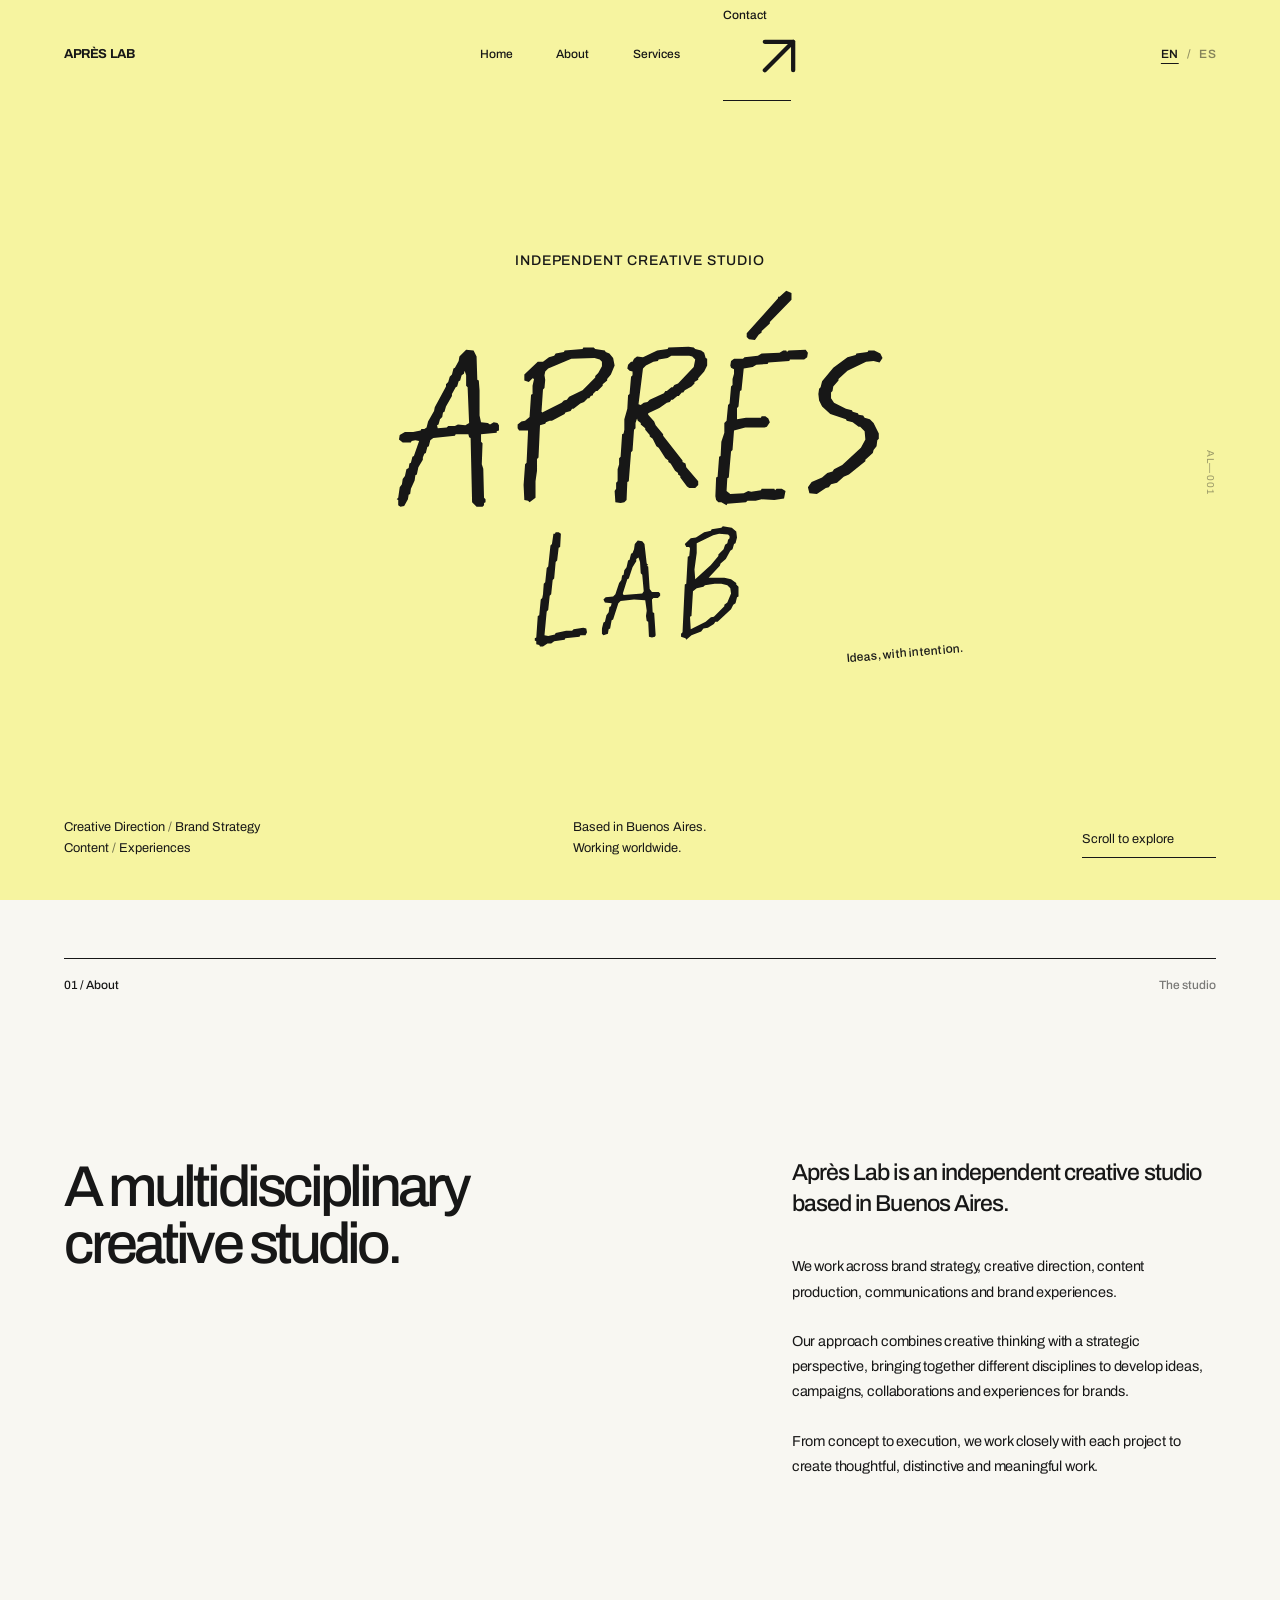
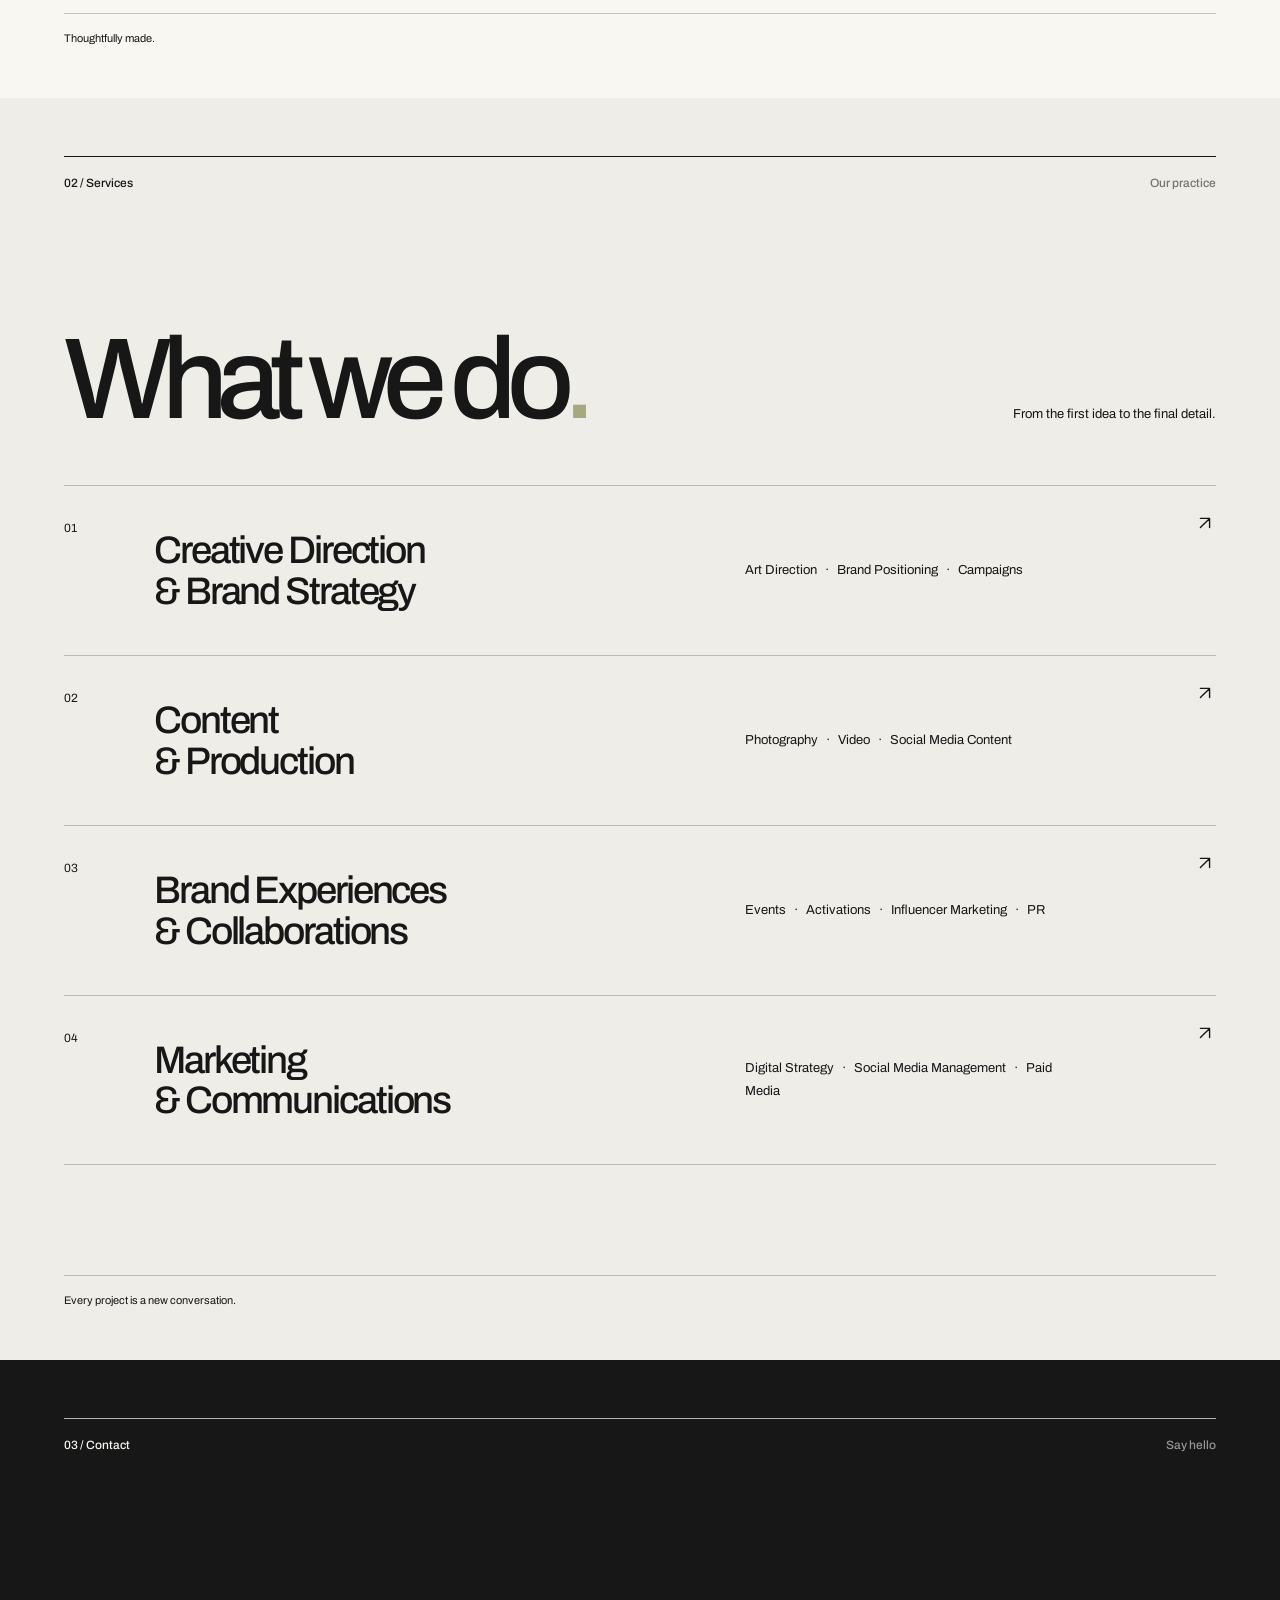
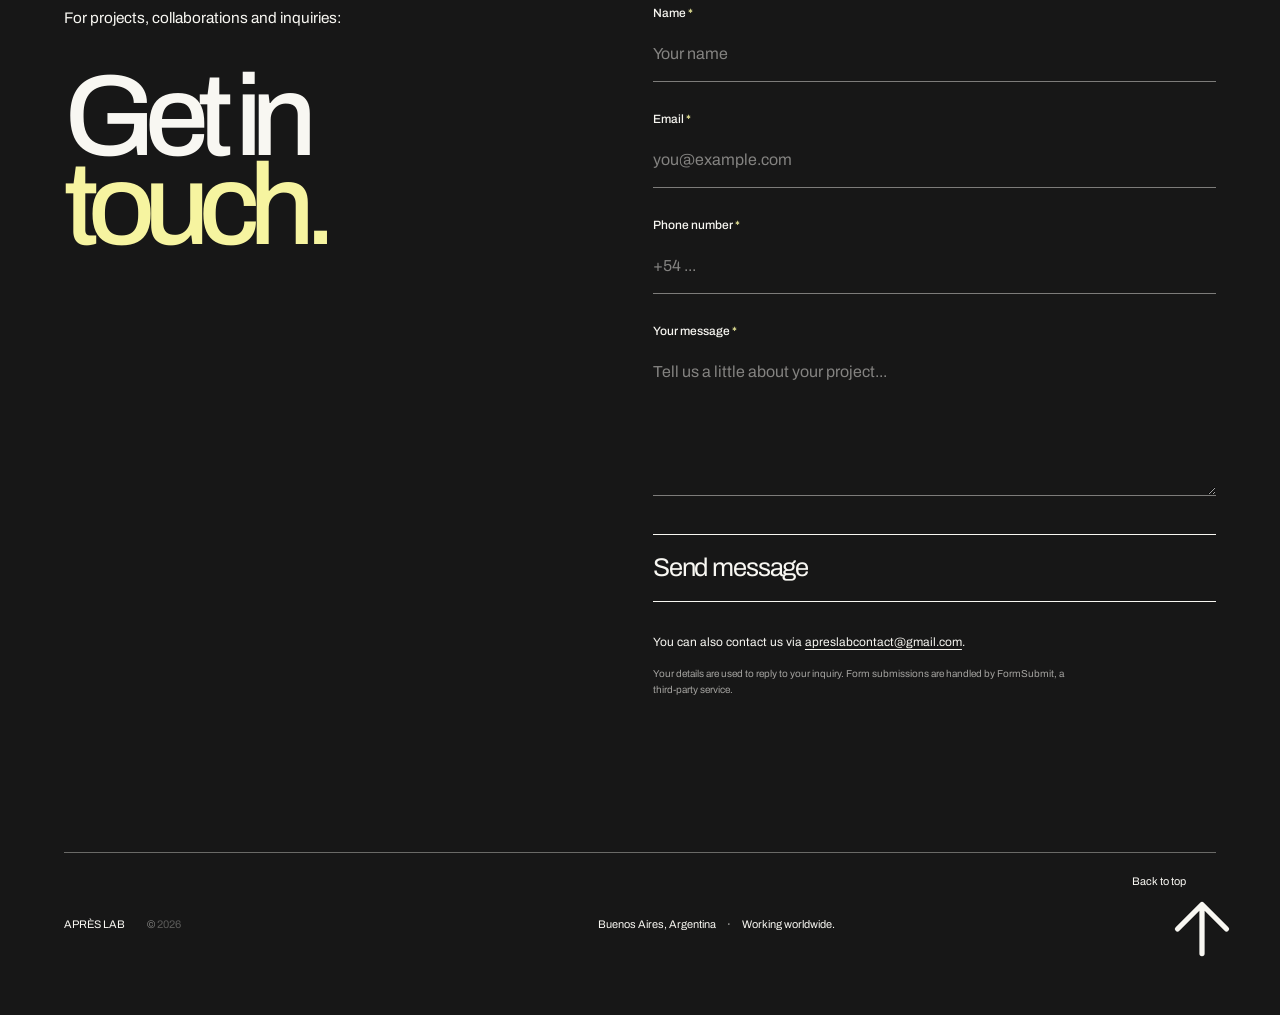
==== commit c6fba888: "deploy(ui): synchronize cross-device SVG icons (index.html)" ====
--- a/index.html
+++ b/index.html
@@ -29,13 +29,13 @@
       <header class="site-header">
         <a class="wordmark" href="#home" aria-label="APRÈS LAB — Back to top">
           <span class="wordmark__text">APRÈS LAB</span>
-          <span class="wordmark__symbol" aria-hidden="true">✳</span>
+          <span class="wordmark__symbol" aria-hidden="true"><svg class="ui-icon ui-icon--asterisk" viewBox="0 0 24 24" fill="none" stroke="currentColor" stroke-width="1.5" stroke-linecap="round" stroke-linejoin="round" aria-hidden="true" focusable="false"><path d="M12 2v20 M2 12h20 M4.93 4.93l14.14 14.14 M19.07 4.93 4.93 19.07"/></svg></span>
         </a>
         <nav class="desktop-nav" aria-label="Main navigation">
           <a href="#home" aria-current="page">Home</a>
           <a href="#about">About</a>
           <a href="#services">Services</a>
-          <a href="#contact">Contact <span aria-hidden="true">↗</span></a>
+          <a href="#contact">Contact <span aria-hidden="true"><svg class="ui-icon ui-icon--up-right" viewBox="0 0 24 24" fill="none" stroke="currentColor" stroke-width="1.5" stroke-linecap="round" stroke-linejoin="round" aria-hidden="true" focusable="false"><path d="M7 17 17 7 M7 7h10v10"/></svg></span></a>
         </nav>
         <div class="header-actions">
           <nav class="language-switch" aria-label="Choose language">
@@ -51,7 +51,7 @@
           <a href="#home">Home</a>
           <a href="#about">About</a>
           <a href="#services">Services</a>
-          <a href="#contact">Contact <span aria-hidden="true">↗</span></a>
+          <a href="#contact">Contact <span aria-hidden="true"><svg class="ui-icon ui-icon--up-right" viewBox="0 0 24 24" fill="none" stroke="currentColor" stroke-width="1.5" stroke-linecap="round" stroke-linejoin="round" aria-hidden="true" focusable="false"><path d="M7 17 17 7 M7 7h10v10"/></svg></span></a>
         </nav>
       </header>
 
@@ -66,7 +66,7 @@
       <div class="hero__bottom">
         <p>Creative Direction <span>/</span> Brand Strategy<br />Content <span>/</span> Experiences</p>
         <p>Based in Buenos Aires.<br />Working worldwide.</p>
-        <a class="hero__scroll" href="#about" aria-label="Scroll to About">Scroll to explore <span aria-hidden="true">↓</span></a>
+        <a class="hero__scroll" href="#about" aria-label="Scroll to About">Scroll to explore <span aria-hidden="true"><svg class="ui-icon ui-icon--down" viewBox="0 0 24 24" fill="none" stroke="currentColor" stroke-width="1.5" stroke-linecap="round" stroke-linejoin="round" aria-hidden="true" focusable="false"><path d="M12 5v14 M5 12l7 7 7-7"/></svg></span></a>
       </div>
       <span class="hero__edge-number" aria-hidden="true">AL—001</span>
     </section>
@@ -86,7 +86,7 @@
             <p>From concept to execution, we work closely with each project to create thoughtful, distinctive and meaningful work.</p>
           </div>
         </div>
-        <div class="section-end"><span>Thoughtfully made.</span><span aria-hidden="true">↘</span></div>
+        <div class="section-end"><span>Thoughtfully made.</span><span aria-hidden="true"><svg class="ui-icon ui-icon--down-right" viewBox="0 0 24 24" fill="none" stroke="currentColor" stroke-width="1.5" stroke-linecap="round" stroke-linejoin="round" aria-hidden="true" focusable="false"><path d="M7 7 17 17 M17 7v10H7"/></svg></span></div>
       </section>
 
       <section class="services section-pad" id="services" aria-labelledby="services-title">
@@ -103,28 +103,28 @@
             <span class="service__number">01</span>
             <h3>Creative Direction<br />&amp; Brand Strategy</h3>
             <p>Art Direction <span>·</span> Brand Positioning <span>·</span> Campaigns</p>
-            <span class="service__asterisk" aria-hidden="true">↗</span>
+            <span class="service__asterisk" aria-hidden="true"><svg class="ui-icon ui-icon--up-right" viewBox="0 0 24 24" fill="none" stroke="currentColor" stroke-width="1.5" stroke-linecap="round" stroke-linejoin="round" aria-hidden="true" focusable="false"><path d="M7 17 17 7 M7 7h10v10"/></svg></span>
           </li>
           <li class="service">
             <span class="service__number">02</span>
             <h3>Content<br />&amp; Production</h3>
             <p>Photography <span>·</span> Video <span>·</span> Social Media Content</p>
-            <span class="service__asterisk" aria-hidden="true">↗</span>
+            <span class="service__asterisk" aria-hidden="true"><svg class="ui-icon ui-icon--up-right" viewBox="0 0 24 24" fill="none" stroke="currentColor" stroke-width="1.5" stroke-linecap="round" stroke-linejoin="round" aria-hidden="true" focusable="false"><path d="M7 17 17 7 M7 7h10v10"/></svg></span>
           </li>
           <li class="service">
             <span class="service__number">03</span>
             <h3>Brand Experiences<br />&amp; Collaborations</h3>
             <p>Events <span>·</span> Activations <span>·</span> Influencer Marketing <span>·</span> PR</p>
-            <span class="service__asterisk" aria-hidden="true">↗</span>
+            <span class="service__asterisk" aria-hidden="true"><svg class="ui-icon ui-icon--up-right" viewBox="0 0 24 24" fill="none" stroke="currentColor" stroke-width="1.5" stroke-linecap="round" stroke-linejoin="round" aria-hidden="true" focusable="false"><path d="M7 17 17 7 M7 7h10v10"/></svg></span>
           </li>
           <li class="service">
             <span class="service__number">04</span>
             <h3>Marketing<br />&amp; Communications</h3>
             <p>Digital Strategy <span>·</span> Social Media Management <span>·</span> Paid Media</p>
-            <span class="service__asterisk" aria-hidden="true">↗</span>
+            <span class="service__asterisk" aria-hidden="true"><svg class="ui-icon ui-icon--up-right" viewBox="0 0 24 24" fill="none" stroke="currentColor" stroke-width="1.5" stroke-linecap="round" stroke-linejoin="round" aria-hidden="true" focusable="false"><path d="M7 17 17 7 M7 7h10v10"/></svg></span>
           </li>
         </ol>
-        <div class="section-end"><span>Every project is a new conversation.</span><span aria-hidden="true">↘</span></div>
+        <div class="section-end"><span>Every project is a new conversation.</span><span aria-hidden="true"><svg class="ui-icon ui-icon--down-right" viewBox="0 0 24 24" fill="none" stroke="currentColor" stroke-width="1.5" stroke-linecap="round" stroke-linejoin="round" aria-hidden="true" focusable="false"><path d="M7 7 17 17 M17 7v10H7"/></svg></span></div>
       </section>
 
       <section class="contact section-pad" id="contact" aria-labelledby="contact-title">
@@ -166,7 +166,7 @@
               </div>
               <button class="contact-form__submit" type="submit">
                 <span class="contact-form__button-label">Send message</span>
-                <span class="contact-form__button-arrow" aria-hidden="true">↗</span>
+                <span class="contact-form__button-arrow" aria-hidden="true"><svg class="ui-icon ui-icon--up-right" viewBox="0 0 24 24" fill="none" stroke="currentColor" stroke-width="1.5" stroke-linecap="round" stroke-linejoin="round" aria-hidden="true" focusable="false"><path d="M7 17 17 7 M7 7h10v10"/></svg></span>
               </button>
             </form>
             <p id="contact-form-error" class="contact-form__error" role="alert" hidden>We couldn't send your message. Please try again, or email us directly below.</p>
@@ -182,7 +182,7 @@
         <footer class="footer">
           <p>APRÈS LAB <span>© <span id="year">2026</span></span></p>
           <p>Buenos Aires, Argentina <span class="footer__sep">·</span> Working worldwide.</p>
-          <a href="#home">Back to top <span aria-hidden="true">↑</span></a>
+          <a href="#home">Back to top <span aria-hidden="true"><svg class="ui-icon ui-icon--up" viewBox="0 0 24 24" fill="none" stroke="currentColor" stroke-width="1.5" stroke-linecap="round" stroke-linejoin="round" aria-hidden="true" focusable="false"><path d="M12 19V5 M5 12l7-7 7 7"/></svg></span></a>
         </footer>
       </section>
     </main>
--- a/styles.css
+++ b/styles.css
@@ -233,3 +233,38 @@
   .thanks-page__main { padding-top: 27px; padding-bottom: 27px; }
   .thanks-page h1 { font-size: clamp(60px, 13vw, 95px); }
 }
+
+/* English / Spanish selector — shared by both static localizations */
+.header-actions {display:flex;align-items:center;gap:clamp(14px,2.5vw,38px);margin-left:clamp(16px,3vw,55px)}
+.language-switch {display:inline-flex;align-items:center;gap:8px;flex:0 0 auto;white-space:nowrap;font-size:12px;font-weight:550;letter-spacing:.035em}
+.language-switch span {opacity:.45}
+.language-switch a {text-decoration:none;opacity:.5;transition:opacity .2s}
+.language-switch a:hover,.language-switch a[aria-current="page"] {opacity:1}
+.language-switch a[aria-current="page"] {text-decoration:underline;text-decoration-thickness:1px;text-underline-offset:5px}
+.thanks-page__header {display:flex;align-items:center;justify-content:space-between;gap:24px}
+.thanks-page .language-switch a {color:var(--paper)}
+.thanks-page .language-switch span {color:var(--paper)}
+.contact--es h2 {font-size:clamp(64px,8vw,128px);line-height:.91}
+.contact--es .contact-form__success h3 {overflow-wrap:break-word}
+@media (max-width:900px) {
+ .desktop-nav {gap:clamp(12px,2.2vw,28px)}
+ .header-actions {margin-left:clamp(12px,2vw,25px)}
+ .language-switch {font-size:11px;gap:6px}
+ .contact--es h2 {font-size:clamp(65px,8vw,100px)}
+}
+@media (max-width:640px) {
+ .header-actions {margin-left:auto;gap:17px}
+ .site-header .language-switch {font-size:12px}
+ .contact--es h2 {font-size:clamp(64px,13.3vw,92px);letter-spacing:-.075em}
+ .thanks-page__header .language-switch {font-size:12px}
+}
+
+/* A slightly narrower heading ensures the long Spanish word stays intact on phones. */
+@media(max-width:640px){
+  html[lang^="es"] .about__statement {
+    font-size:clamp(25px,7.1vw,39px);
+    line-height:1.04;
+    letter-spacing:-.07em;
+    overflow-wrap:break-word;
+  }
+}
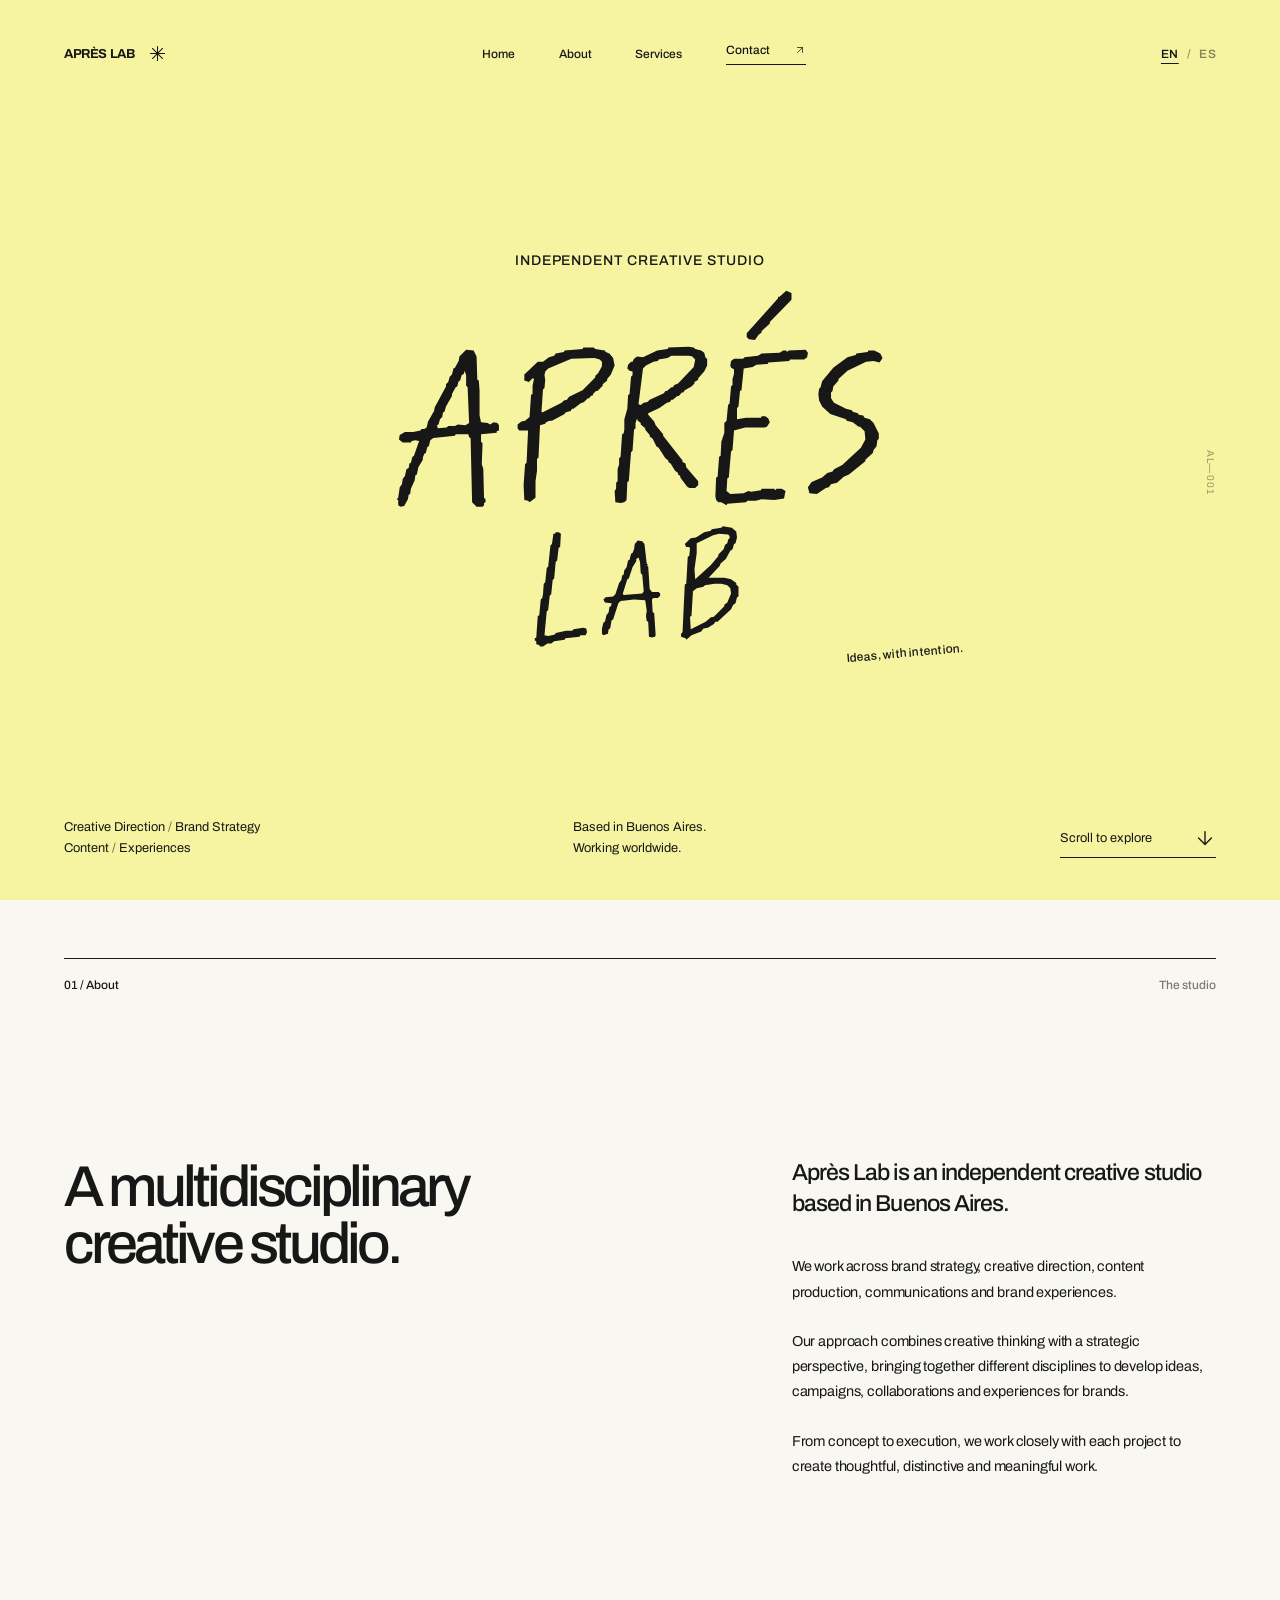
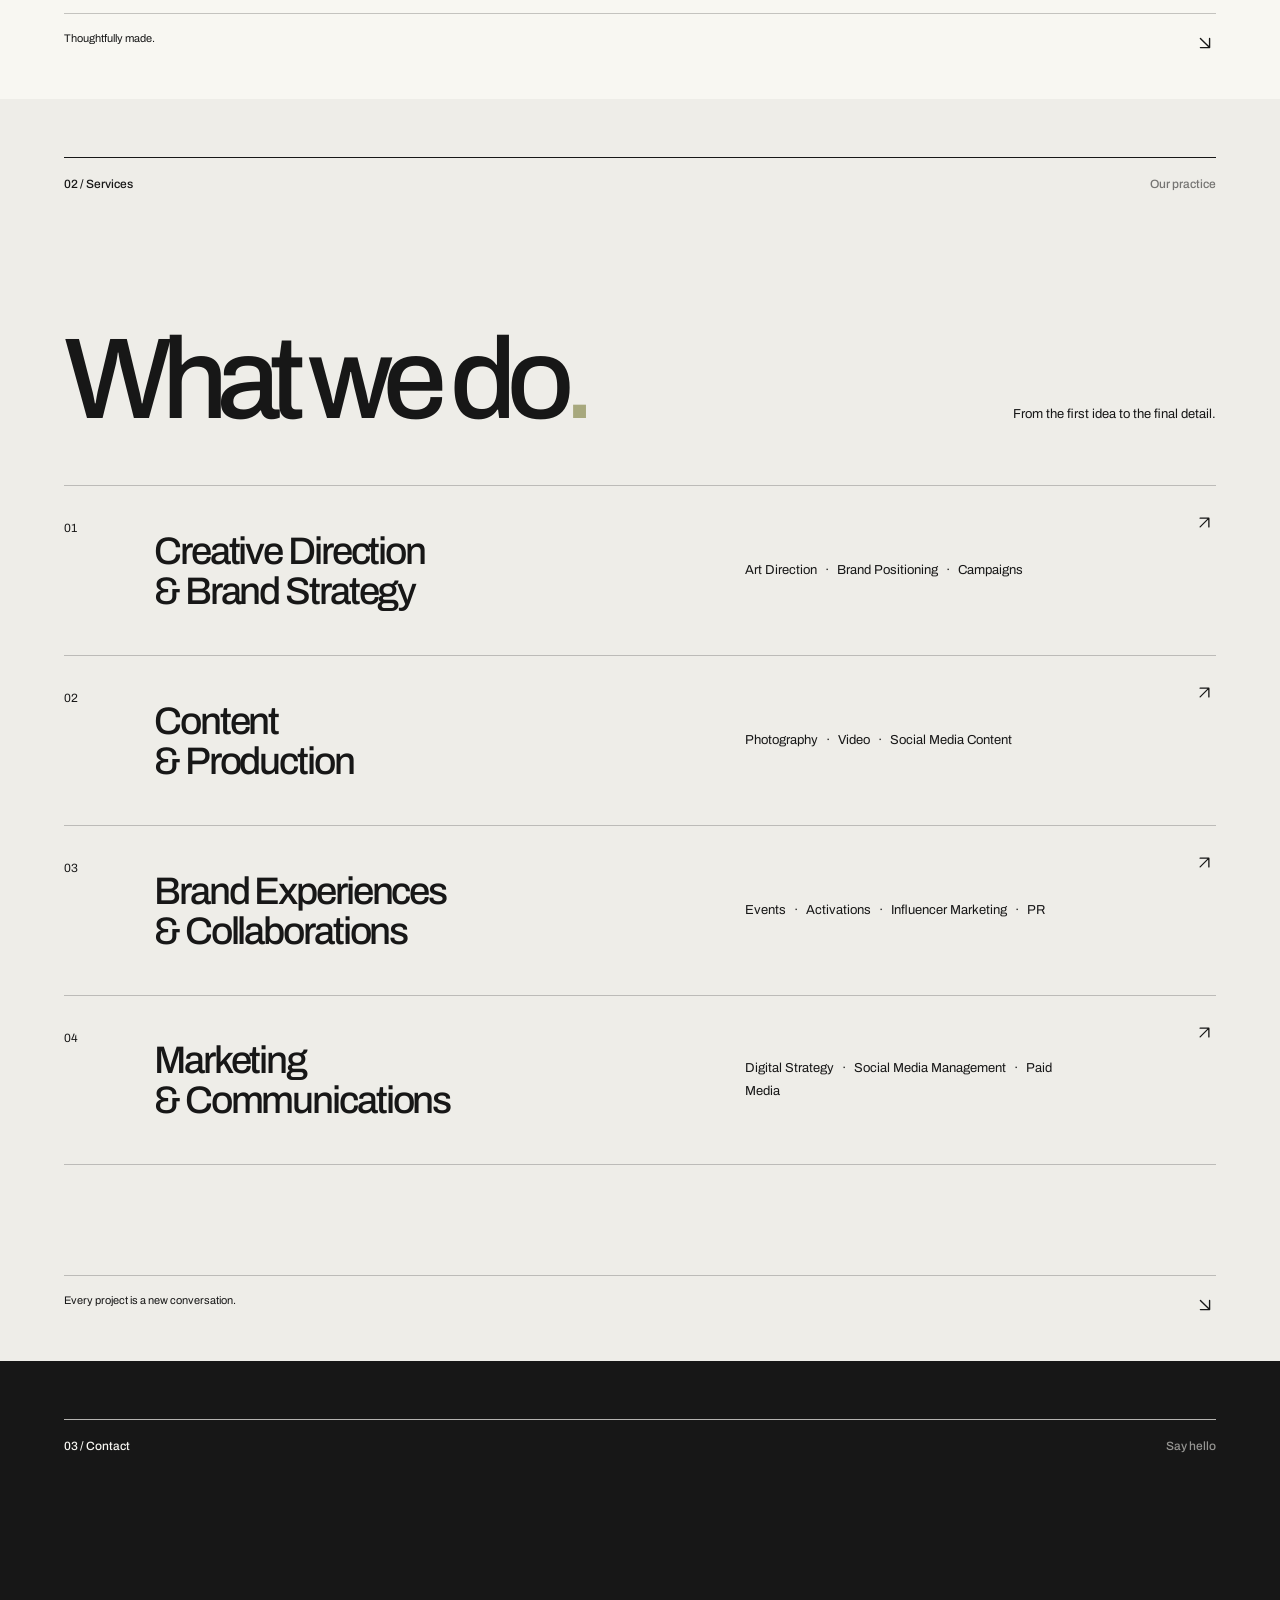
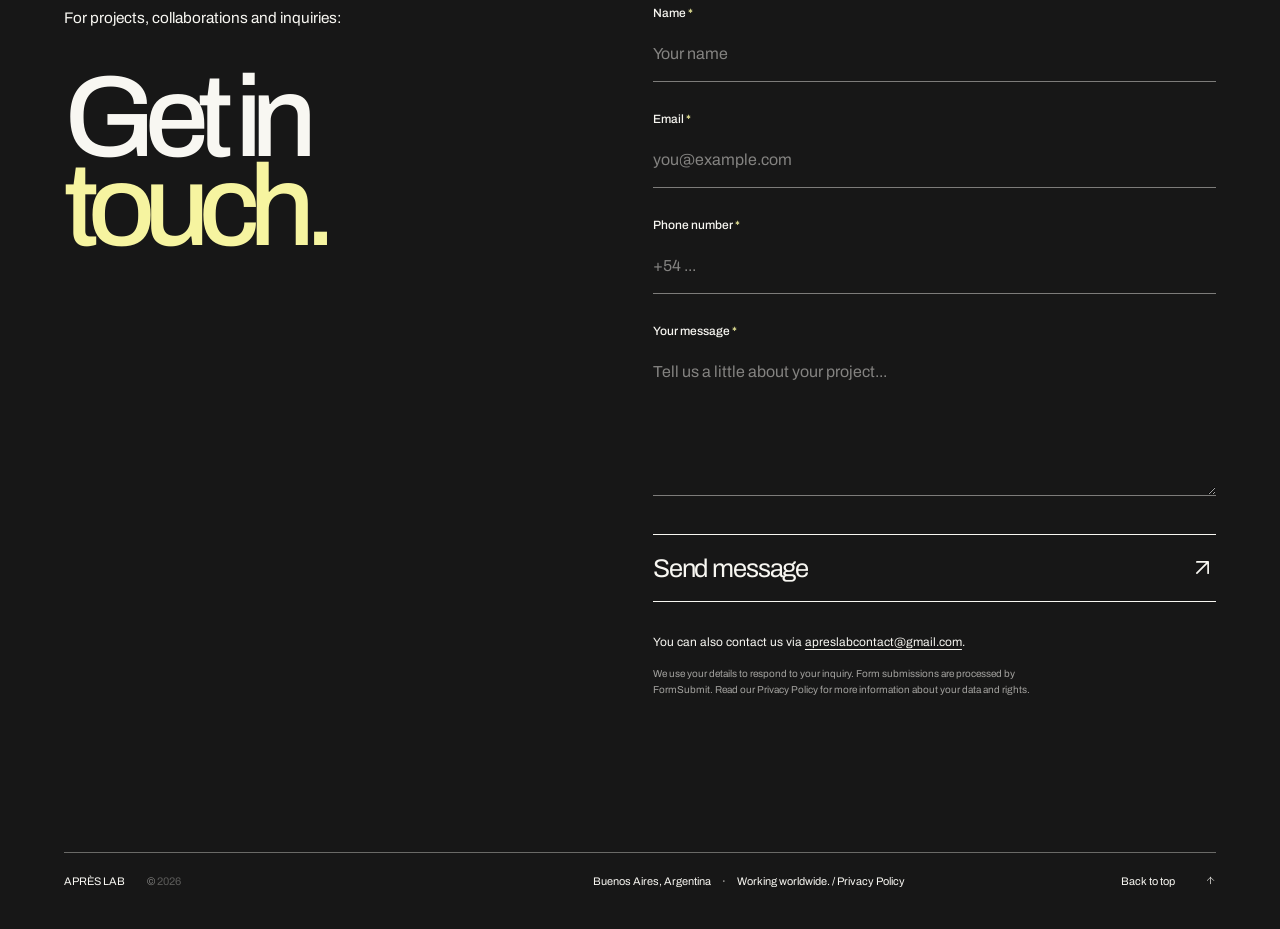
==== commit e240c58e: "deploy(privacy): publish bilingual privacy notice (index.html)" ====
--- a/index.html
+++ b/index.html
@@ -176,12 +176,12 @@
               <p>We'll get back to you soon.</p>
             </div>
             <p class="contact__email-alternative">You can also contact us via <a href="mailto:apreslabcontact@gmail.com">apreslabcontact@gmail.com</a>.</p>
-            <p class="contact__privacy">Your details are used to reply to your inquiry. Form submissions are handled by FormSubmit, a third-party service.</p>
+            <p class="contact__privacy">We use your details to respond to your inquiry. Form submissions are processed by FormSubmit. Read our <a href="./privacy/">Privacy Policy</a> for more information about your data and rights.</p>
           </div>
         </div>
         <footer class="footer">
           <p>APRÈS LAB <span>© <span id="year">2026</span></span></p>
-          <p>Buenos Aires, Argentina <span class="footer__sep">·</span> Working worldwide.</p>
+          <p>Buenos Aires, Argentina <span class="footer__sep">·</span> Working worldwide. <span class="footer__legal-sep" aria-hidden="true">/</span> <a class="footer__privacy-link" href="./privacy/">Privacy Policy</a></p>
           <a href="#home">Back to top <span aria-hidden="true"><svg class="ui-icon ui-icon--up" viewBox="0 0 24 24" fill="none" stroke="currentColor" stroke-width="1.5" stroke-linecap="round" stroke-linejoin="round" aria-hidden="true" focusable="false"><path d="M12 19V5 M5 12l7-7 7 7"/></svg></span></a>
         </footer>
       </section>
--- a/styles.css
+++ b/styles.css
@@ -268,3 +268,34 @@
     overflow-wrap:break-word;
   }
 }
+
+
+/* Native vector icon system: never rely on OS emoji glyph substitution. */
+.ui-icon {
+  display: inline-block;
+  width: 1em;
+  height: 1em;
+  flex: 0 0 auto;
+  vertical-align: -0.125em;
+  overflow: visible;
+  fill: none;
+  stroke: currentColor;
+  stroke-width: 1.5;
+  stroke-linecap: round;
+  stroke-linejoin: round;
+}
+.wordmark__symbol .ui-icon { vertical-align: -0.125em; }
+.thanks-page__brand {
+  display: inline-flex;
+  align-items: center;
+  gap: 9px;
+}
+.thanks-page__back {
+  display: inline-flex;
+  align-items: center;
+  gap: 9px;
+}
+.thanks-page__brand .ui-icon,
+.thanks-page__back .ui-icon {
+  vertical-align: middle;
+}
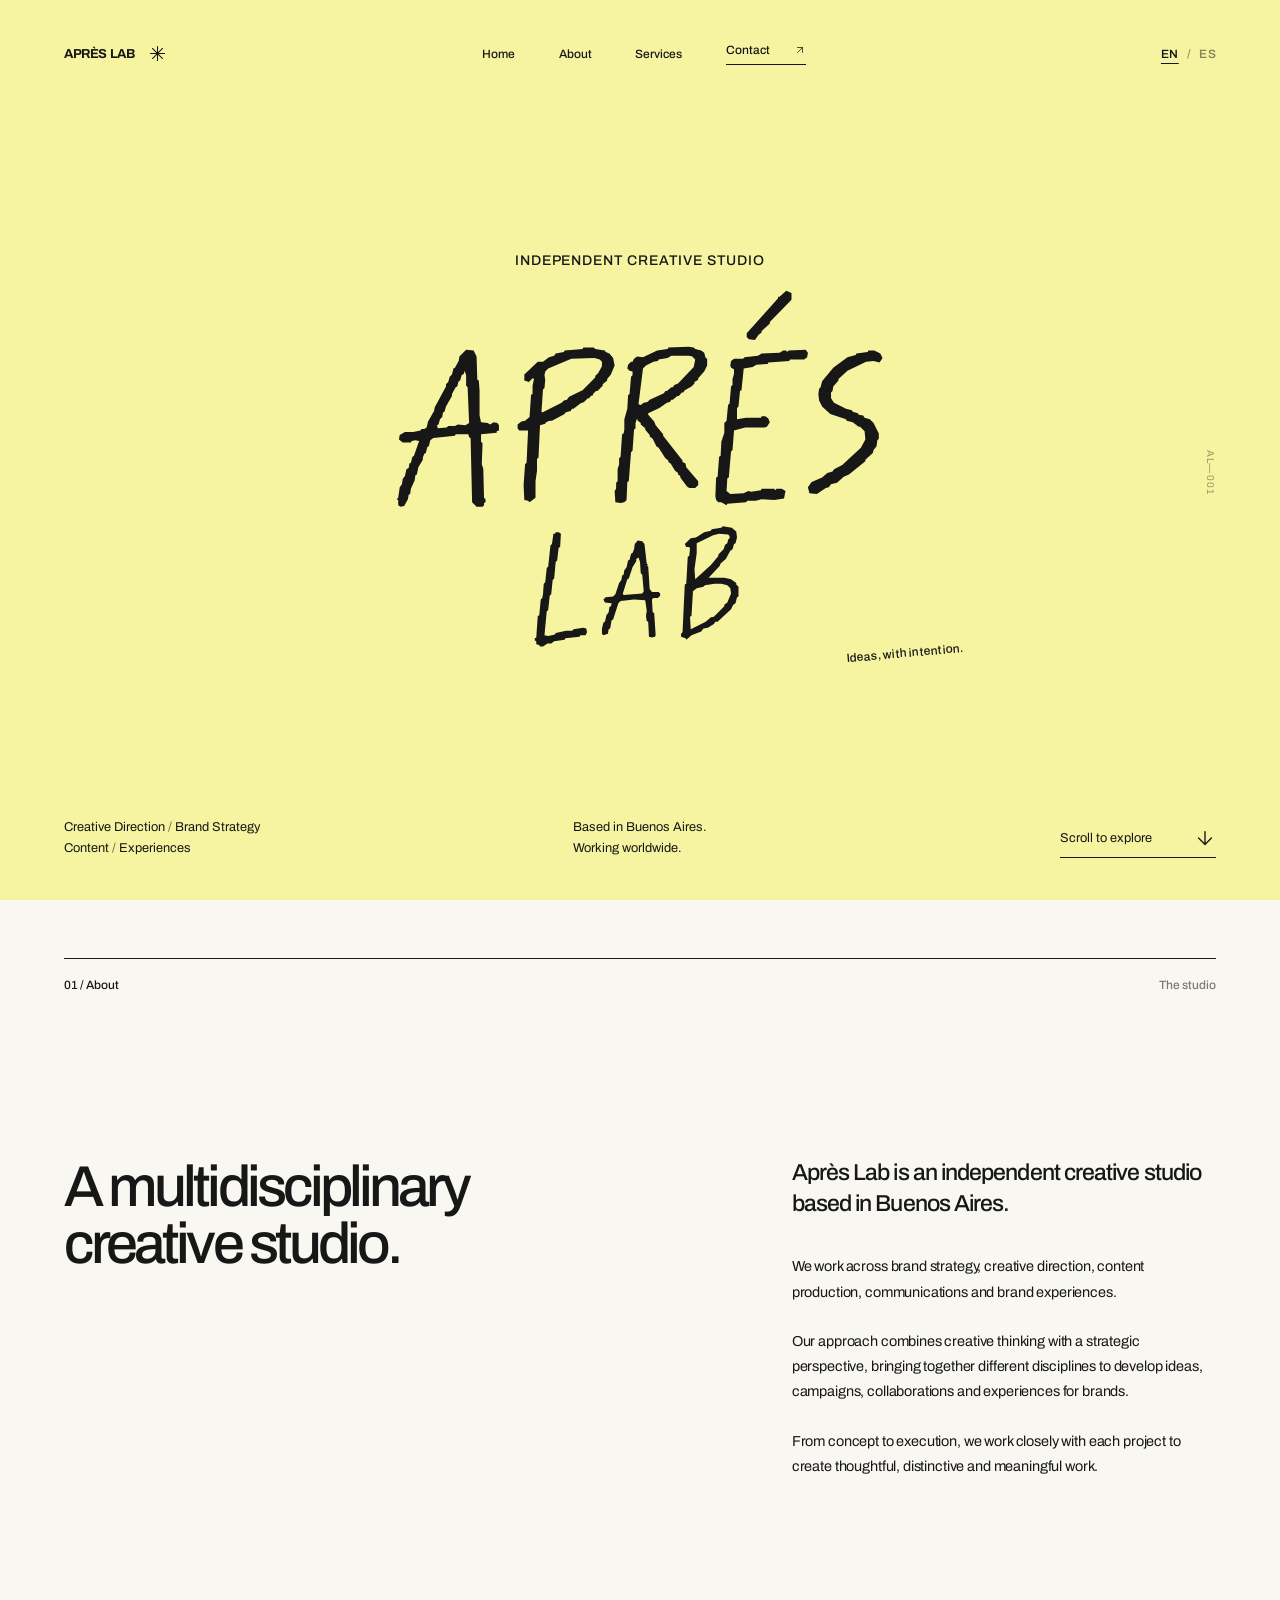
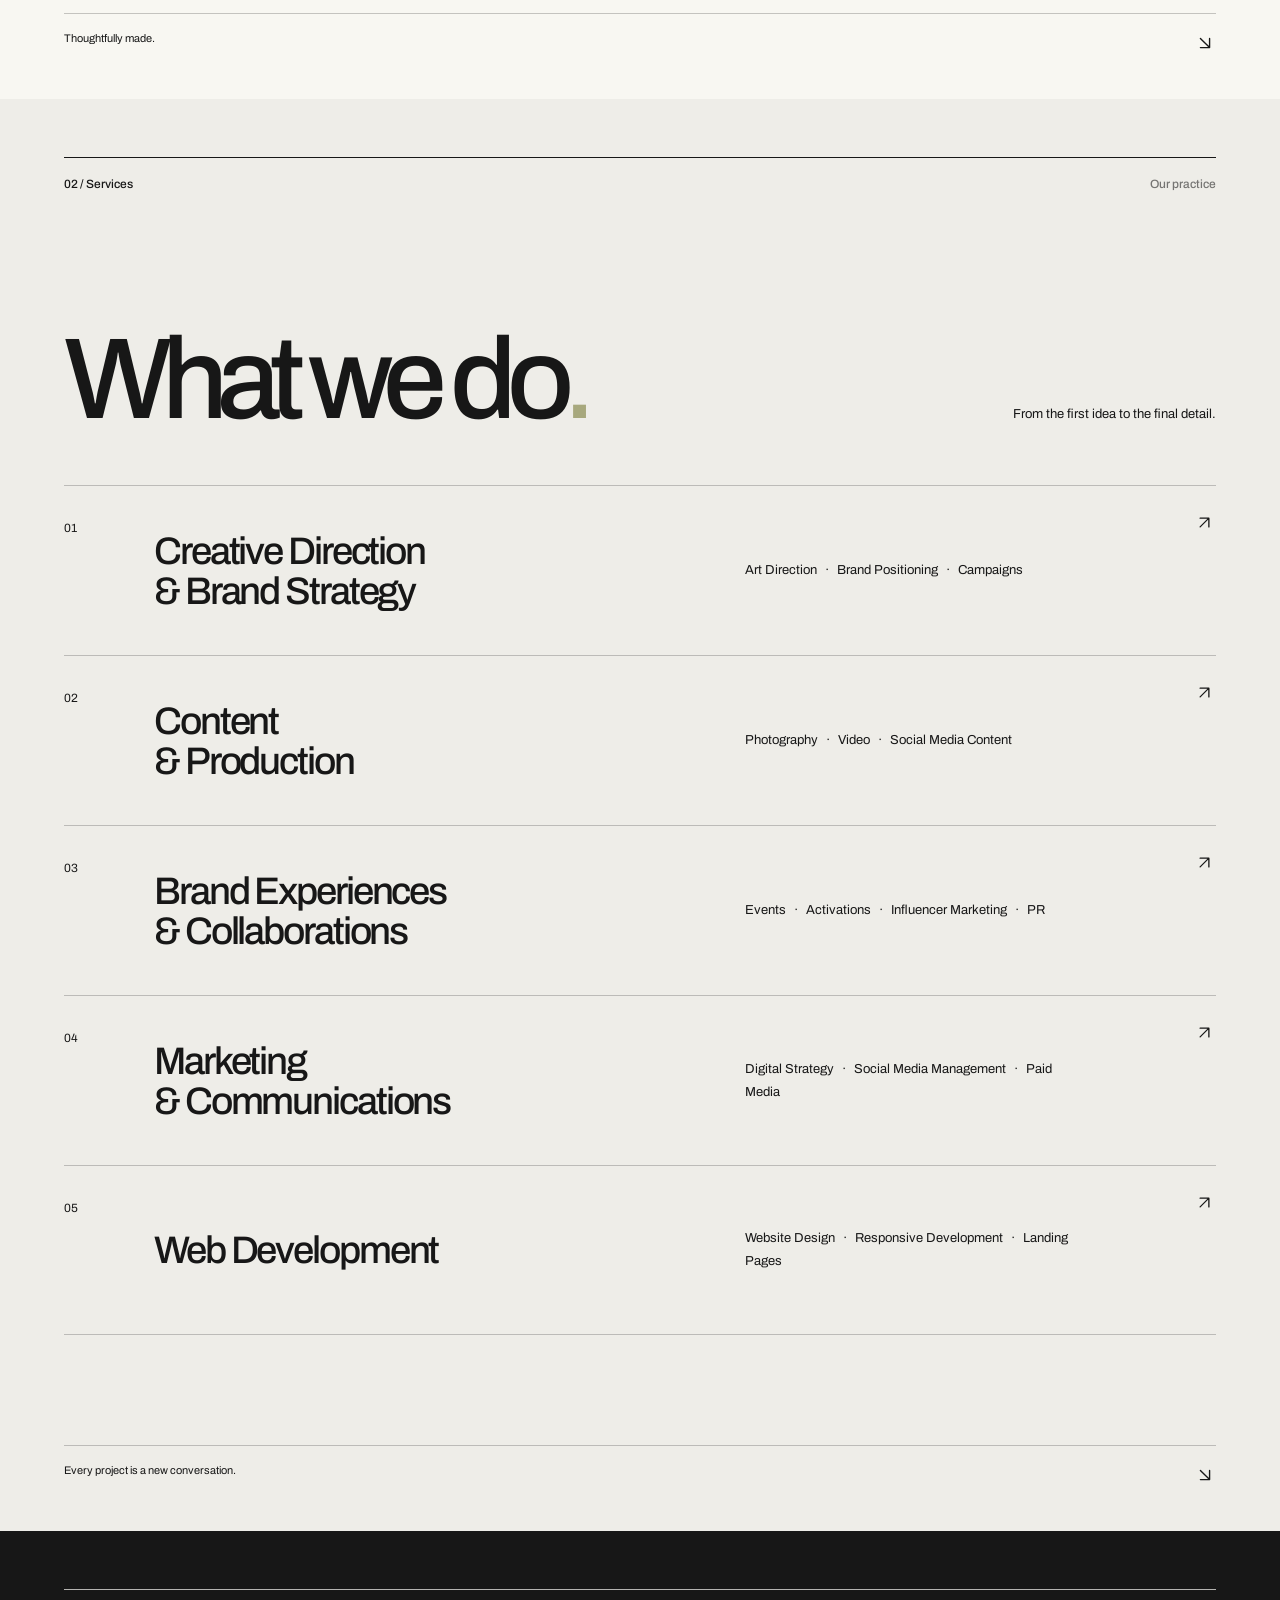
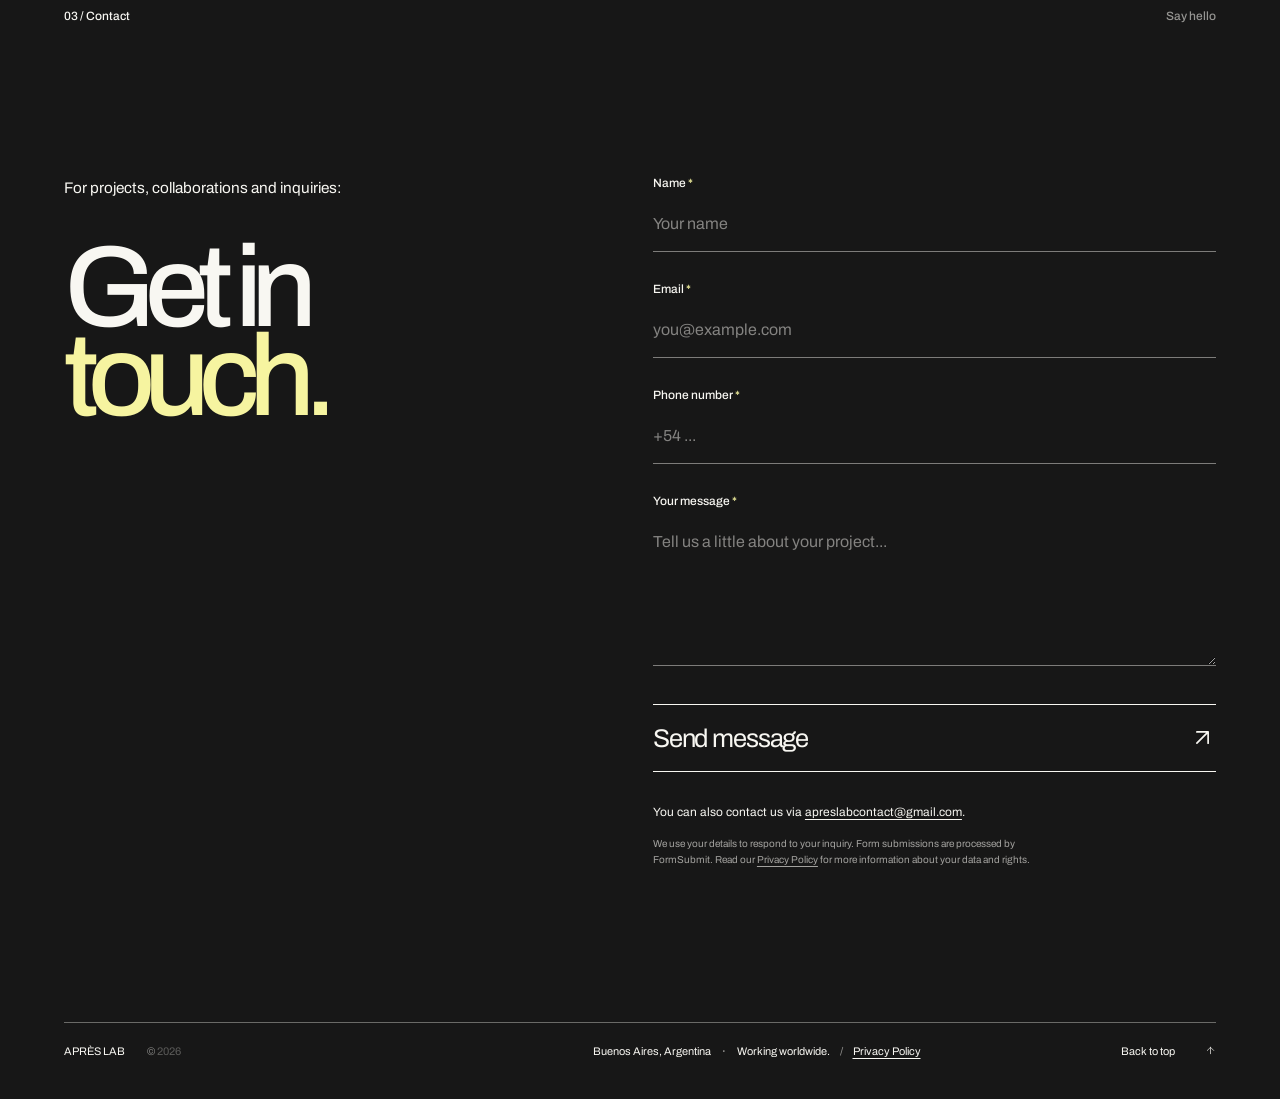
==== commit 63959f3f: "deploy: publish fifth web development service (index.html)" ====
--- a/index.html
+++ b/index.html
@@ -123,6 +123,12 @@
             <p>Digital Strategy <span>·</span> Social Media Management <span>·</span> Paid Media</p>
             <span class="service__asterisk" aria-hidden="true"><svg class="ui-icon ui-icon--up-right" viewBox="0 0 24 24" fill="none" stroke="currentColor" stroke-width="1.5" stroke-linecap="round" stroke-linejoin="round" aria-hidden="true" focusable="false"><path d="M7 17 17 7 M7 7h10v10"/></svg></span>
           </li>
+          <li class="service">
+            <span class="service__number">05</span>
+            <h3>Web Development</h3>
+            <p>Website Design <span>·</span> Responsive Development <span>·</span> Landing Pages</p>
+            <span class="service__asterisk" aria-hidden="true"><svg class="ui-icon ui-icon--up-right" viewBox="0 0 24 24" fill="none" stroke="currentColor" stroke-width="1.5" stroke-linecap="round" stroke-linejoin="round" aria-hidden="true" focusable="false"><path d="M7 17 17 7 M7 7h10v10"/></svg></span>
+          </li>
         </ol>
         <div class="section-end"><span>Every project is a new conversation.</span><span aria-hidden="true"><svg class="ui-icon ui-icon--down-right" viewBox="0 0 24 24" fill="none" stroke="currentColor" stroke-width="1.5" stroke-linecap="round" stroke-linejoin="round" aria-hidden="true" focusable="false"><path d="M7 7 17 17 M17 7v10H7"/></svg></span></div>
       </section>
--- a/styles.css
+++ b/styles.css
@@ -299,3 +299,52 @@
 .thanks-page__back .ui-icon {
   vertical-align: middle;
 }
+
+
+/* Bilingual privacy notices — unobtrusive editorial presentation. */
+.contact__privacy a,.footer__privacy-link {text-decoration:underline;text-underline-offset:3px;text-decoration-thickness:1px}
+.footer__privacy-link {white-space:nowrap}
+.footer__legal-sep {padding:0 8px;opacity:.55}
+.privacy-page {background:var(--paper)}
+.privacy-header {background:var(--yellow);padding:0 var(--side)}
+.privacy-header__inner {min-height:110px;display:flex;align-items:center;justify-content:space-between;gap:20px;border-bottom:1px solid var(--ink)}
+.privacy-header__right {display:flex;align-items:center;gap:clamp(20px,4vw,65px)}
+.privacy-header__back {font-size:12px;font-weight:500;border-bottom:1px solid currentColor;padding-bottom:6px;white-space:nowrap}
+.privacy-page .wordmark {font-size:13px}
+.privacy-hero {background:var(--yellow);padding:clamp(75px,11vw,150px) var(--side) clamp(72px,9vw,122px)}
+.privacy-hero__eyebrow {margin:0 0 30px;font-size:12px;letter-spacing:.09em;text-transform:uppercase}
+.privacy-hero h1 {font-size:clamp(65px,12vw,180px);font-weight:500;line-height:.88;letter-spacing:-.085em;margin:0}
+.privacy-hero__meta {display:flex;justify-content:space-between;align-items:flex-end;gap:25px;margin:55px 0 0;font-size:12px;line-height:1.6}
+.privacy-hero__meta p {margin:0;max-width:520px}
+.privacy-content {padding:clamp(80px,11vw,170px) var(--side) clamp(100px,12vw,175px)}
+.privacy-content__intro {max-width:940px;font-size:clamp(22px,3vw,43px);line-height:1.23;letter-spacing:-.045em;font-weight:500;margin:0 0 100px}
+.privacy-list {margin:90px 0 0;padding:0;list-style:none}
+.privacy-item {display:grid;grid-template-columns:minmax(0,.55fr) minmax(0,1fr);gap:clamp(32px,9vw,150px);border-top:1px solid var(--line);padding:33px 0 44px}
+.privacy-item:last-child {border-bottom:1px solid var(--line)}
+.privacy-item__title {display:grid;grid-template-columns:40px minmax(0,1fr);gap:10px;align-content:start}
+.privacy-item__number {font-size:11px;padding-top:6px}
+.privacy-item h2 {font-size:clamp(22px,2.6vw,38px);line-height:1.1;font-weight:500;letter-spacing:-.05em;margin:0}
+.privacy-item__text {max-width:660px;font-size:clamp(14px,1.2vw,17px);line-height:1.75}
+.privacy-item__text p {margin:0 0 16px}
+.privacy-item__text p:last-child {margin-bottom:0}
+.privacy-item__text a {text-decoration:underline;text-underline-offset:3px;overflow-wrap:anywhere}
+.privacy-footer {background:var(--ink);color:var(--paper);padding:40px var(--side);display:flex;align-items:center;justify-content:space-between;flex-wrap:wrap;gap:24px;font-size:12px}
+.privacy-footer p {margin:0}
+.privacy-footer a {border-bottom:1px solid currentColor;padding-bottom:5px}
+@media(max-width:640px){
+  .privacy-header__inner {min-height:80px}
+  .privacy-header__right {gap:16px}
+  .privacy-header__back {font-size:11px}
+  .privacy-header .wordmark {font-size:12px}
+  .privacy-hero {padding:90px var(--side) 80px}
+  .privacy-hero h1 {font-size:clamp(51px,13vw,90px)}
+  .privacy-hero__meta {flex-direction:column;align-items:flex-start;gap:22px;margin-top:48px}
+  .privacy-content {padding:90px var(--side) 120px}
+  .privacy-content__intro {font-size:25px}
+  .privacy-list {margin-top:65px}
+  .privacy-item {grid-template-columns:1fr;gap:24px;padding:26px 0 34px}
+  .privacy-item__title {grid-template-columns:34px 1fr}
+  .privacy-item h2 {font-size:26px}
+  .privacy-footer {padding:30px var(--side);font-size:11px}
+  .footer__legal-sep {padding:0 4px}
+}
